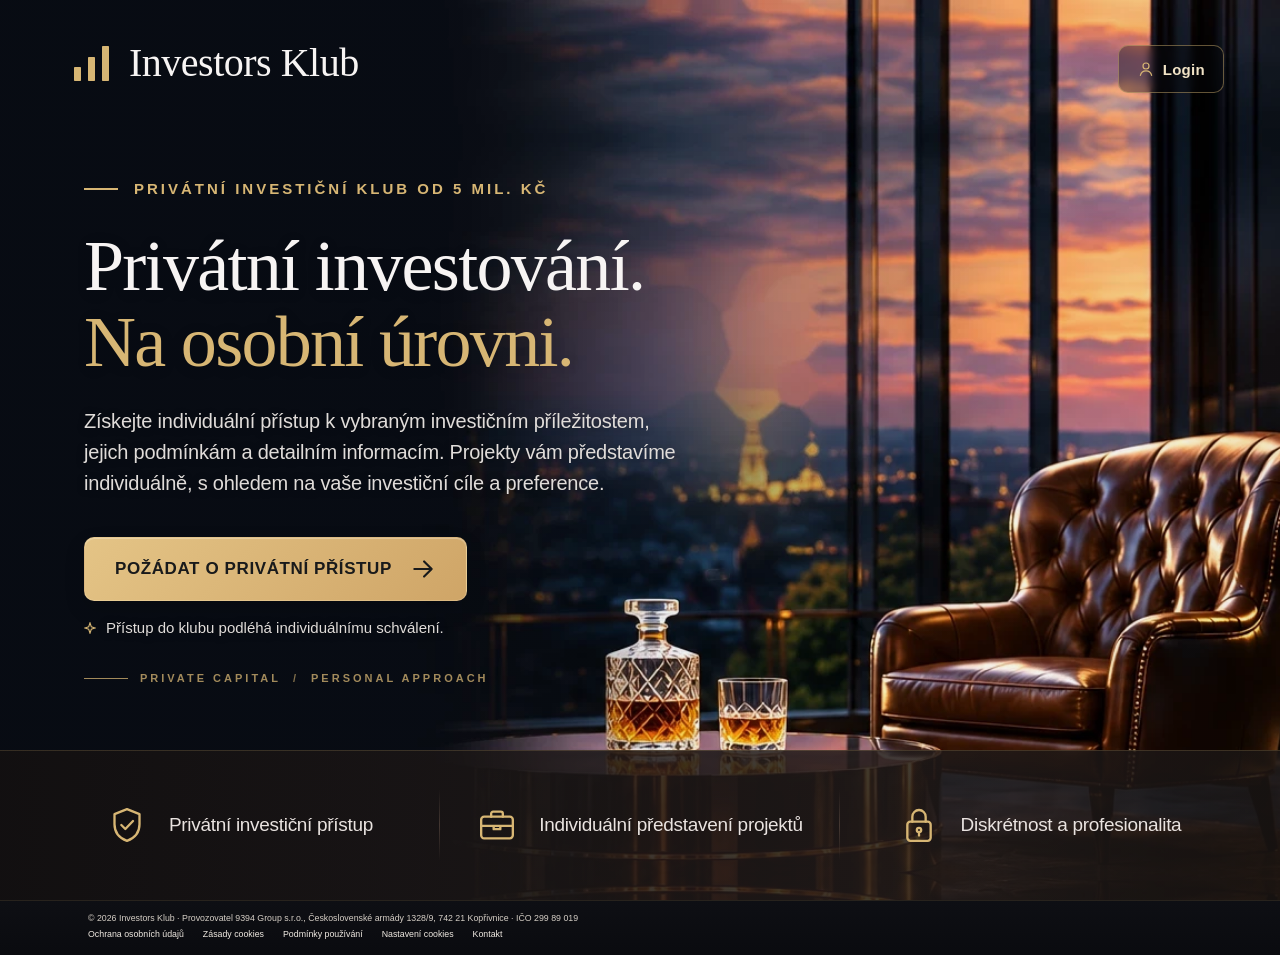
==== index.html @ 4eef1145 "Vybrané projekty: tlačítko jen Zpět Co-Authored-By: Claude Opus 5.5 <noreply@anthropic.com>" ====
<!doctype html>
<html lang="cs">
<head>
  <meta charset="utf-8">
  <meta name="viewport" content="width=device-width, initial-scale=1">
  <meta name="color-scheme" content="dark">
  <meta name="description" content="Investors Klub — privátní investiční klub od 5 mil. Kč. Individuální přístup k vybraným investičním příležitostem.">
  <meta name="theme-color" content="#0c0d12">
  <title>Investors Klub — Privátní investiční klub od 5 mil. Kč</title>
  <link rel="stylesheet" href="styles.css?v=20261118o">
  <script src="crm.js?v=1" defer></script>
  <script src="script.js?v=20261118p" defer></script>
</head>
<body class="access-locked">
  <a class="skip-link" href="#hero">Přejít k obsahu</a>
  <div class="site-wrap">
    <div class="hero-shell">
      <header class="site-header">
        <a class="brand" href="index.html" aria-label="Investors Klub — úvodní stránka">
          <svg class="brand-mark" viewBox="0 0 44 44" fill="none" aria-hidden="true">
            <rect x="4" y="26" width="7" height="14" rx="0.7" fill="currentColor" />
            <rect x="18" y="16" width="7" height="24" rx="0.7" fill="currentColor" />
            <rect x="32" y="5" width="7" height="35" rx="0.7" fill="currentColor" />
          </svg>
          <span class="brand-wordmark">Investors Klub</span>
        </a>

        <button class="menu-toggle" id="menu-toggle" type="button" aria-label="Otevřít navigaci" aria-controls="main-nav" aria-expanded="false">
          <svg class="menu-icon menu-icon-open" viewBox="0 0 24 24" fill="none" stroke="currentColor" stroke-width="1.5" aria-hidden="true"><path d="M3 7h18M3 12h18M3 17h18" /></svg>
          <svg class="menu-icon menu-icon-close" viewBox="0 0 24 24" fill="none" stroke="currentColor" stroke-width="1.5" aria-hidden="true"><path d="M5 5l14 14M19 5L5 19" /></svg>
        </button>

        <nav class="main-nav" id="main-nav" aria-label="Hlavní navigace">
          <button type="button" class="nav-link" data-scroll="top">O klubu</button>
          <button type="button" class="nav-link" data-open="projects">Vybrané projekty</button>
          <a class="nav-link" href="profil.html">Investiční profil</a>
          <a class="nav-link" href="kontakt.html">Kontakt</a>
        </nav>

        <div class="header-actions">
          <button type="button" class="login-btn when-locked" data-open="login">
            <svg viewBox="0 0 24 24" width="18" height="18" fill="none" stroke="currentColor" stroke-width="1.6" stroke-linecap="round" aria-hidden="true"><circle cx="12" cy="8" r="4"/><path d="M4.5 20.5c1-4 4-6 7.5-6s6.5 2 7.5 6"/></svg>
            <span>Login</span>
          </button>
          <button type="button" class="login-btn when-unlocked js-logout" aria-label="Odhlásit"><svg viewBox="0 0 24 24" width="18" height="18" fill="none" stroke="currentColor" stroke-width="1.6" stroke-linecap="round" stroke-linejoin="round" aria-hidden="true"><path d="M15 4h3a2 2 0 0 1 2 2v12a2 2 0 0 1-2 2h-3M10 16l-4-4 4-4M6 12h10"/></svg><span>Odhlásit</span></button>
        </div>
      </header>

      <main>
        <section id="hero" class="hero" aria-labelledby="hero-title">
          <div class="hero-inner">
            <p class="eyebrow eyebrow-line">Privátní investiční klub od 5 mil. Kč</p>
            <h1 id="hero-title">Privátní investování.<br><span class="h1-accent">Na osobní úrovni.</span></h1>
            <p class="hero-description">Získejte individuální přístup k vybraným investičním příležitostem, jejich podmínkám a detailním informacím. Projekty vám představíme individuálně, s&nbsp;ohledem na vaše investiční cíle a preference.</p>
            <button type="button" class="cta cta-hero" data-open="membership">
              <span>Požádat o privátní přístup</span>
              <svg viewBox="0 0 24 24" width="26" height="26" fill="none" stroke="currentColor" stroke-width="2" stroke-linecap="round" stroke-linejoin="round" aria-hidden="true"><path d="M4 12h16M13 5l7 7-7 7" /></svg>
            </button>
            <p class="access-note"><svg viewBox="0 0 12 12" width="12" height="12" fill="none" stroke="currentColor" stroke-width="1.1" aria-hidden="true"><path d="M6 .8l1.3 3.9L11.2 6 7.3 7.3 6 11.2 4.7 7.3.8 6l3.9-1.3z"/></svg>Přístup do klubu podléhá individuálnímu schválení.</p>
            <p class="tagline">Private capital<span aria-hidden="true">/</span>Personal approach</p>
          </div>
        </section>
      </main>
    </div>

    <section id="features" class="features" aria-label="Výhody členství v Investors Klub">
      <div class="features-grid features-3">
        <article class="feature">
          <svg class="feature-icon" viewBox="0 0 24 24" aria-hidden="true" fill="none" stroke="currentColor" stroke-width="1.4" stroke-linecap="round" stroke-linejoin="round"><path d="M12 2.5 4.5 5.5v6c0 4.9 3.2 8.4 7.5 10 4.3-1.6 7.5-5.1 7.5-10v-6z"/><path d="m8.6 12 2.4 2.4 4.6-4.8"/></svg>
          <h2>Privátní investiční přístup</h2>
        </article>
        <article class="feature">
          <svg class="feature-icon" viewBox="0 0 24 24" aria-hidden="true" fill="none" stroke="currentColor" stroke-width="1.4" stroke-linecap="round" stroke-linejoin="round"><rect x="2.5" y="7" width="19" height="13" rx="1.8"/><path d="M8.5 7V5.2c0-.7.5-1.2 1.2-1.2h4.6c.7 0 1.2.5 1.2 1.2V7M2.5 12.5h19M10 12.5v2h4v-2"/></svg>
          <h2>Individuální představení projektů</h2>
        </article>
        <article class="feature">
          <svg class="feature-icon" viewBox="0 0 24 24" aria-hidden="true" fill="none" stroke="currentColor" stroke-width="1.4" stroke-linecap="round" stroke-linejoin="round"><rect x="5" y="10" width="14" height="11.5" rx="1.8"/><path d="M8 10V7a4 4 0 0 1 8 0v3"/><circle cx="12" cy="15" r="1.3"/><path d="M12 16.3v2"/></svg>
          <h2>Diskrétnost a profesionalita</h2>
        </article>
      </div>
    </section>
    <section id="klub" class="members" aria-labelledby="members-title" hidden>
      <div class="m-wrap">
        <div class="m-closing">
          <div>
            <h3>Investiční rozhodnutí zůstává ve vašich rukou.</h3>
            <p>Klub přináší možnost objevovat různé investiční projekty a získávat k nim relevantní informace. Výběr konkrétní investice, její parametry a soulad s vlastními cíli však vždy vyžadují individuální posouzení investorem.</p>
          </div>
          <div class="m-actions">
            <a class="cta m-cta" href="dotaznik.html">Vyplnit investiční dotazník
              <svg viewBox="0 0 24 24" width="22" height="22" fill="none" stroke="currentColor" stroke-width="1.8" stroke-linecap="round" stroke-linejoin="round" aria-hidden="true"><path d="M4 12h16M13 5l7 7-7 7"/></svg>
            </a>
          </div>
        </div>
        <div class="m-intro">
          <div class="m-intro-head">
            <p class="m-eyebrow">Vybrané investiční příležitosti</p>
            <h2 id="members-title">Více možností. Více informací. <span class="m-accent">Lepší přehled.</span></h2>
          </div>
          <div class="m-intro-text">
            <p>Každý investiční projekt má vlastní ekonomiku, způsob financování, podmínky i rizika. Rozhodování o investici by proto nemělo stát pouze na jednom údaji – například na výši nabízeného výnosu.</p>
            <p>Náš investiční klub vytváří prostor, kde se členové mohou seznamovat s vybranými investičními příležitostmi, poznávat projekty, které za nimi stojí, a porovnávat jejich důležité parametry.</p>
            <p>Smyslem klubu není představit jednu konkrétní investici jako univerzální řešení. Naším cílem je nabídnout investorům možnost výběru mezi různými projekty a poskytnout informace, které jim pomohou jednotlivé příležitosti lépe pochopit a samostatně vyhodnotit.</p>
          </div>
        </div>

        <div class="m-pillars" role="list" aria-label="Tři hlavní pilíře klubu">
          <div class="m-pillar" role="listitem">
            <svg viewBox="0 0 24 24" aria-hidden="true"><rect x="3.5" y="4" width="17" height="16" rx="1.5"/><path d="M3.5 9h17M8 13h8M8 16.5h5"/></svg>
            <h3>Příležitosti</h3>
            <p>Přístup k vybraným projektům.</p>
          </div>
          <div class="m-pillar" role="listitem">
            <svg viewBox="0 0 24 24" aria-hidden="true"><path d="M12 3v18M7 21h10M4 7h16M4 7l-2.5 6a3 3 0 0 0 5 0L4 7Zm16 0-2.5 6a3 3 0 0 0 5 0L20 7Z"/></svg>
            <h3>Porovnání</h3>
            <p>Možnost pochopit rozdíly mezi nabídkami.</p>
          </div>
          <div class="m-pillar" role="listitem">
            <svg viewBox="0 0 24 24" aria-hidden="true"><path d="M3 5.5C5.5 4 9 4 12 6c3-2 6.5-2 9-.5V19c-2.5-1.5-6-1.5-9 .5-3-2-6.5-2-9-.5Z"/><path d="M12 6v13.5"/></svg>
            <h3>Informace</h3>
            <p>Projektové podklady pro rozhodování.</p>
          </div>
        </div>

        <ol class="m-steps">
          <li class="m-step">
            <span class="m-num" aria-hidden="true">01</span>
            <div class="m-step-body">
              <h3>Výběr konkrétních investičních projektů</h3>
              <p class="m-lead">Příležitosti, za kterými stojí skutečné projekty.</p>
              <p>Členové získávají přístup k nabídce vybraných investičních projektů s odlišným zaměřením, investiční strukturou a podmínkami.</p>
              <p>U každého projektu je důležité nejen to, jaký výnos nabízí, ale především co se prostřednictvím investice financuje, kdo projekt realizuje a jakým způsobem má být investovaný kapitál využit.</p>
              <p>Klub umožňuje poznávat jednotlivé příležitosti v jejich širších souvislostech a vybírat si podle vlastních investičních preferencí.</p>
            </div>
          </li>
          <li class="m-step">
            <span class="m-num" aria-hidden="true">02</span>
            <div class="m-step-body">
              <h3>Srovnání podmínek a parametrů</h3>
              <p class="m-lead">Každá investiční příležitost má své vlastní charakteristiky.</p>
              <p>Výnos, doba splatnosti, způsob zajištění, postavení emitenta i podmínky financování představují důležité části investičního rozhodování.</p>
              <p>Přístup k více projektům umožňuje vnímat tyto parametry ve vzájemných souvislostech a lépe porozumět rozdílům mezi jednotlivými nabídkami.</p>
              <p>Nejde pouze o porovnávání výše výnosů, ale také o pochopení toho, jaké závazky, podmínky a rizika jsou s konkrétní investicí spojeny.</p>
            </div>
          </li>
          <li class="m-step">
            <span class="m-num" aria-hidden="true">03</span>
            <div class="m-step-body">
              <h3>Informace pro vlastní rozhodnutí</h3>
              <p class="m-lead">Za každou nabídkou hledáme konkrétní informace.</p>
              <p>Investiční rozhodnutí vyžaduje více než stručnou prezentaci atraktivních parametrů.</p>
              <p>Proto klademe důraz na představení samotného projektu, jeho účelu, emitenta, struktury financování a dostupných investičních podkladů.</p>
              <p>Členové mají možnost seznámit se s informacemi, které jsou podstatné pro posouzení jednotlivých příležitostí, včetně jejich omezení a souvisejících rizik.</p>
            </div>
          </li>
        </ol>

      </div>
    </section>
    <footer class="site-footer f-footer">
      <div class="f-bottom">
        <span>© 2026 Investors Klub · Provozovatel 9394 Group s.r.o., Československé armády 1328/9, 742 21 Kopřivnice · IČO 299 89 019</span>
        <nav class="f-legal" aria-label="Právní informace"><a href="zasady-ochrany-osobnich-udaju.html">Ochrana osobních údajů</a><a href="zasady-cookies.html">Zásady cookies</a><a href="podminky-pouzivani.html">Podmínky používání</a><a href="zasady-cookies.html#nastaveni">Nastavení cookies</a><a href="kontakt.html">Kontakt</a></nav>
      </div>
    </footer>
  </div>

  <div class="dialog-layer" id="dialog-layer" hidden>
    <div class="dialog-backdrop" data-dismiss="true"></div>
    <section class="dialog-panel" id="dialog-panel" role="dialog" aria-modal="true" aria-labelledby="dialog-title" tabindex="-1">
      <button class="dialog-close" id="dialog-close" type="button" aria-label="Zavřít okno">
        <svg viewBox="0 0 24 24" width="25" height="25" fill="none" stroke="currentColor" stroke-width="1.7" stroke-linecap="round" aria-hidden="true"><path d="M5 5l14 14M19 5L5 19"/></svg>
      </button>
      <p class="dialog-eyebrow">Investors Klub</p>
      <div id="dialog-content"></div>
    </section>
  </div>
</body>
</html>
---- styles.css ----
:root {
  --content-width: 1440px;
  --gutter: 84px;
  --header-height: 126px;
  --hero-height: 632px;
  --features-height: 192px;
  --footer-height: 0px;
  --font-serif: Baskerville, "Iowan Old Style", Georgia, "Times New Roman", serif;
  --font-sans: Arial, "Helvetica Neue", Helvetica, sans-serif;
  --text: #f7f4f3;
  --muted: #e0dcd9;
  --bg: #0c0d12;
  --surface: #161313;
  --divider: #55453d;
  --accent: #d7b674;
  --cta-start: #e4c486;
  --cta-end: #cfa567;
  --cta-text: #191a1b;
  --cta-radius: 10px;
  --logo-size: 40px;
  --h1-size: 77px;
  --h1-lh: .99;
  --body-size: 22px;
  --eyebrow-size: 19px;
  --nav-size: 17px;
  --feature-label-size: 20px;
  --hero-cta-width: 335px;
  --hero-cta-height: 70px;
  --header-cta-width: 217px;
  --header-cta-height: 56px;
}
* { box-sizing: border-box; }
html { scroll-behavior: smooth; }
body { margin: 0; min-width: 320px; background: var(--bg); color: var(--text); font-family: var(--font-sans); -webkit-font-smoothing: antialiased; }
button, input, select, textarea { font: inherit; }
button { cursor: pointer; }
button:focus-visible, a:focus-visible, input:focus-visible, textarea:focus-visible, select:focus-visible { outline: 2px solid #f2d18d; outline-offset: 4px; }
.sr-only { position: absolute; width: 1px; height: 1px; margin: -1px; padding: 0; overflow: hidden; clip: rect(0, 0, 0, 0); white-space: nowrap; border: 0; }
.skip-link { position: absolute; top: -80px; left: 15px; z-index: 100; background: #efd294; color: #13100d; padding: 12px 20px; border-radius: 8px; }
.skip-link:focus { top: 15px; }
.site-wrap { max-width: var(--content-width); margin: 0 auto; position: relative; background: var(--bg); }
.hero-shell {
  height: calc(var(--header-height) + var(--hero-height));
  background: linear-gradient(90deg, rgba(6,8,13,.16) 0%, rgba(6,8,13,.03) 60%, rgba(0,0,0,.05) 100%), url("assets/hero-lounge.webp") center 59% / cover no-repeat;
  position: relative;
}
header.site-header {
  height: 126px;
  display: grid;
  grid-template-columns: 365px minmax(0, 1fr) 217px;
  align-items: start;
  column-gap: 12px;
  padding: 41px 56px 0 70px;
  position: relative;
  z-index: 2;
}
.brand { display: inline-flex; align-items: center; gap: 15px; text-decoration: none; color: var(--text); align-self: start; white-space: nowrap; }
.brand-mark { color: var(--accent); flex: none; width: 44px; height: 44px; }
.brand-wordmark { font: normal var(--logo-size)/1 var(--font-serif); letter-spacing: -.5px; }
.main-nav { display: flex; align-items: center; justify-content: space-around; gap: 10px; height: var(--header-cta-height); }
.nav-link { color: #f4efec; border: 0; padding: 10px 3px; background: transparent; font-size: var(--nav-size); white-space: nowrap; transition: color .2s ease; }
.nav-link:hover { color: #edcb8a; }
.cta { border: 1px solid rgba(255,244,209,.19); display: inline-flex; justify-content: center; align-items: center; text-align: center; border-radius: var(--cta-radius); background: linear-gradient(135deg,var(--cta-start), var(--cta-end)); color: var(--cta-text); font-weight: 700; transition: filter .2s ease, transform .2s ease, box-shadow .2s ease; box-shadow: inset 0 1px 1px rgba(255,255,255,.3), 0 8px 20px rgba(0,0,0,.16); }
.cta:hover { filter: brightness(1.08); transform: translateY(-2px); box-shadow: inset 0 1px 1px rgba(255,255,255,.3),0 12px 24px rgba(0,0,0,.3); }
.cta:active { transform: translateY(0); }
.cta-header { width: var(--header-cta-width); height: var(--header-cta-height); font-size: 16px; white-space: nowrap; }
.menu-toggle { display: none; }
section#hero {
  height: 632px;
  position: relative;
  display: flex;
  align-items: flex-start;
}
.hero-inner { padding-top: 86px; padding-left: var(--gutter); width: 100%; }
.eyebrow { color: #f0e2cd; font-size: var(--eyebrow-size); line-height: 1.2; font-weight: 700; text-transform: uppercase; letter-spacing: 2.9px; margin: 0 0 26px; }
.hero h1 { font-family: var(--font-serif); font-size: var(--h1-size); font-weight: 400; line-height: var(--h1-lh); letter-spacing: -1.7px; margin: 0; max-width: 730px; text-shadow: 0 2px 16px rgba(0,0,0,.1); }
.hero-description { max-width: 755px; margin: 23px 0 42px; font-size: var(--body-size); font-weight: 400; line-height: 1.47; color: var(--muted); letter-spacing: -.22px; text-shadow: 0 1px 8px rgba(0,0,0,.3); }
.cta-hero { width: var(--hero-cta-width); height: var(--hero-cta-height); padding: 0 32px; gap: 18px; font-size: 21px; }
section#features {
  height: 192px;
  background: radial-gradient(ellipse at 62% 0%, rgba(74,47,35,.25), transparent 60%), linear-gradient(90deg, #141111, #211b1a 68%, #1a1513);
  box-shadow: 0 -14px 24px rgba(8,6,6,.15);
}
.features-grid { max-width: 1372px; margin: auto; height: 100%; display: grid; grid-template-columns: repeat(4,minmax(0,1fr)); align-items: stretch; padding: 30px 26px 24px; }
.feature { display: flex; flex-direction: column; align-items: center; text-align: center; margin: 0; position: relative; }
.feature:not(:last-child)::after { content: ""; position: absolute; height: 120px; width: 1px; right: 0; top: 2px; background: linear-gradient(180deg,transparent, var(--divider), transparent); opacity: .72; }
.feature-icon { width: 43px; height: 43px; color: var(--accent); flex: none; }
.feature h2 { font: 400 var(--feature-label-size)/1.32 var(--font-sans); margin: 17px 10px 0; letter-spacing: -.3px; color: #e9e3e0; }
footer.site-footer { height: 0px; overflow: hidden; }
/* Accessible interactive panels exist outside the visual reference and do not change the page geometry. */
.dialog-layer[hidden] { display: none; }
.dialog-layer { position: fixed; z-index: 50; inset: 0; display: grid; place-items: center; padding: 16px; }
.dialog-backdrop { position: absolute; inset: 0; background: rgba(3,5,10,.78); backdrop-filter: blur(8px); -webkit-backdrop-filter: blur(8px); }
.dialog-panel { position: relative; z-index: 1; width: min(100%, 540px); max-height: min(720px, 92dvh); overflow-y: auto; padding: 36px 38px 35px; background: linear-gradient(155deg,#242326,#111317 75%); border: 1px solid rgba(218,177,112,.42); border-radius: 17px; box-shadow: 0 30px 90px rgba(0,0,0,.6); }
.dialog-close { position: absolute; right: 18px; top: 16px; display: grid; place-items: center; width: 44px; height: 44px; border: 1px solid #655547; border-radius: 50%; color: #e9d5b1; background: transparent; }
.dialog-close:hover { background: rgba(255,255,255,.08); }
.dialog-eyebrow { text-transform: uppercase; letter-spacing: 2px; color: var(--accent); font-size: 12px; font-weight: 700; margin: 0 48px 14px 0; }
.dialog-panel h2 { font: 400 38px/1.12 var(--font-serif); margin: 0 28px 17px 0; }
.dialog-panel p { color: #dfdad4; font-size: 16px; line-height: 1.6; }
.dialog-panel .dialog-intro { margin: 0 0 22px; }
.demo-notice { background: rgba(199,151,78,.08); color: #e9d9bc; border: 1px solid rgba(210,172,107,.3); border-radius: 8px; padding: 12px 14px; margin: 16px 0 22px; font-size: 13px; line-height: 1.5; }
.form-grid { display: grid; gap: 16px; }
.field { display: grid; gap: 8px; }
.field label { font-size: 14px; color: #f2eee9; }
.field input, .field textarea, .field select { display: block; width: 100%; min-height: 46px; border: 1px solid #716657; border-radius: 8px; background: #15171a; color: #fff; padding: 12px; outline-offset: 3px; font-size: 16px; }
.field textarea { resize: vertical; min-height: 90px; }
.field input:focus, .field textarea:focus, .field select:focus { border-color: var(--accent); }
.field small { color: #e5ad9e; display: block; min-height: 0; font-size: 12px; }
.field [aria-invalid="true"] { border-color: #f3a48e; }
.dialog-submit { width: 100%; min-height: 52px; margin-top: 5px; font-size: 16px; }
.dialog-action { width: 100%; min-height: 52px; font-size: 16px; margin-top: 10px; }
.success-title { font: 400 28px/1.18 var(--font-serif); color: #f0d8a8; margin: 6px 0 10px; }
.success-actions { display:flex; flex-wrap:wrap; gap:10px; margin-top:24px; }
.secondary-btn { border: 1px solid #8c7859; border-radius: 9px; background: transparent; color: #ecd4a7; min-height: 45px; padding: 0 16px; }
.secondary-btn:hover { background: rgba(255,255,255,.07); }
.dialog-panel .facts { list-style:none; padding:0; margin:20px 0; display:grid; gap:12px; }
.dialog-panel .facts li { padding-left:22px; position:relative; color:#e8e0d5; font-size:15px; line-height:1.5; }
.dialog-panel .facts li:before { content:""; position:absolute; left:0; top:8px; width:8px; height:8px; border:1px solid var(--accent); transform:rotate(45deg); }
body.modal-open { overflow: hidden; }
@media (min-width: 1441px) {
  .site-wrap { box-shadow: 0 10px 80px rgba(0,0,0,.2); }
}
@media (max-width: 1120px) {
  :root { --gutter: 56px; --logo-size: 32px; --h1-size: 66px; --body-size: 20px; }
  header.site-header { grid-template-columns: 285px minmax(0,1fr) 186px; padding-left: 48px; padding-right: 35px; gap: 6px; }
  .brand-mark { width: 35px; }
  .brand { gap: 10px; }
  .nav-link { font-size: 14px; }
  .cta-header { width: 186px; font-size: 14px; }
  .hero-inner { padding-top: 78px; }
  .hero-description { max-width: 640px; }
}
@media (max-width: 820px) {
  :root { --header-height: 96px; --hero-height: 610px; --features-height: 255px; --gutter: 32px; --h1-size: 58px; --body-size: 19px; }
  .hero-shell { height: calc(var(--header-height) + var(--hero-height)); background-position: 57% center; }
  header.site-header { height: var(--header-height); display:flex; align-items:center; justify-content:space-between; padding: 0 32px; }
  .brand-mark { width: 36px; height: 36px; }
  .brand-wordmark { font-size: 33px; }
  .menu-toggle { display: grid; place-items: center; order: 3; border: 1px solid rgba(216,182,125,.6); color: #f6e6c9; background: rgba(0,0,0,.35); border-radius: 9px; width: 48px; height: 48px; }
  .menu-icon { width: 28px; height: 28px; }
  .menu-icon-close { display:none; }
  .menu-toggle[aria-expanded="true"] .menu-icon-close { display:block; }
  .menu-toggle[aria-expanded="true"] .menu-icon-open { display:none; }
  .main-nav { display: none; position: absolute; top: 85px; left: 24px; right: 24px; height: auto; flex-direction: column; padding: 14px; align-items: stretch; border: 1px solid #7a6049; border-radius: 13px; background: #19171a; box-shadow: 0 15px 30px rgba(0,0,0,.35); }
  .main-nav.is-open { display:flex; }
  .nav-link { font-size: 17px; padding: 14px; min-height: 48px; text-align: left; }
  .cta-header { display: none; }
  section#hero { height: var(--hero-height); }
  .hero-inner { padding-top: 80px; }
  .hero-description { max-width: 580px; }
  .features-grid { grid-template-columns: repeat(2,1fr); grid-template-rows: repeat(2,1fr); padding: 12px 14px; }
  section#features { height: var(--features-height); }
  .feature { justify-content:center; }
  .feature:not(:last-child)::after { display:none; }
  .feature-icon { width: 34px; height:34px; }
  .feature h2 { margin-top: 10px; font-size: 16px; }
}
@media (max-width: 540px) {
  :root { --header-height: 84px; --hero-height: 570px; --features-height: 254px; --gutter: 24px; --h1-size: clamp(43px,10.3vw,57px); --body-size: 17px; --eyebrow-size: 14px; }
  .hero-shell { background-position: 57% center; }
  .hero-shell::after { content:""; position:absolute; inset:0; pointer-events:none; background:linear-gradient(90deg,rgba(4,7,13,.36),rgba(4,7,13,.05) 100%); }
  header.site-header { height:var(--header-height); padding:0 22px; z-index:3; }
  .brand-wordmark { font-size: 28px; }
  .brand-mark { width:29px; height:34px; }
  .brand { gap:7px; }
  .menu-toggle { width:45px; height:45px; }
  .main-nav { top:75px; left:14px; right:14px; }
  section#hero { height:var(--hero-height); z-index:1; }
  .hero-inner { padding-top: 72px; padding-right: 18px; }
  .eyebrow { margin-bottom: 22px; letter-spacing:2.3px; }
  .hero h1 { line-height:1.04; letter-spacing:-1.9px; }
  .hero-description { margin: 24px 0 32px; font-size:var(--body-size); line-height:1.52; max-width:390px; }
  .desktop-break { display:none; }
  .cta-hero { width: min(100%,310px); height:61px; font-size: 17px; gap:12px; padding:0 20px; }
  .cta-hero svg { width:23px; height:23px; }
  .feature-icon { width:34px; height:34px; }
  .feature h2 { font-size:14px; }
  .dialog-panel { padding:32px 22px 25px; }
  .dialog-panel h2 { font-size:32px; }
}
@media (prefers-reduced-motion:reduce) {
  html { scroll-behavior:auto; }
  .cta,.nav-link { transition:none; }
}

/* ---- Klub nad 5M: menu až po udělení přístupu ---- */
.access-locked .main-nav, .access-locked .menu-toggle { display: none !important; }
.h1-accent { color: var(--accent); }
.access-note { margin: 18px 0 0; font-size: 15px; color: var(--muted); opacity: .85; text-shadow: 0 1px 8px rgba(0,0,0,.4); }
.cta-header { width: auto; padding: 0 24px; }
header.site-header { grid-template-columns: 365px minmax(0, 1fr) auto; }
.cta-hero { width: auto; }
.hero-description { max-width: 620px; }
.flow-text { color: var(--muted); line-height: 1.55; }
.code-input { letter-spacing: 6px; font-size: 22px !important; text-align: center; }
.text-btn { margin-top: 14px; background: none; border: 0; color: var(--accent); text-decoration: underline; padding: 6px 0; }
.fine-print { margin-top: 14px; font-size: 13px; line-height: 1.5; color: var(--muted); opacity: .8; }
@media (max-width: 1120px) {
  header.site-header { grid-template-columns: 285px minmax(0,1fr) auto; }
  .cta-header { width: auto; padding: 0 18px; }
  .hero-description { max-width: 500px; }
}
@media (max-width: 820px) {
  .access-locked .cta-header { display: none; }
}
@media (max-width: 540px) {
  .cta-hero { width: 100%; max-width: 380px; font-size: 16px; padding: 0 18px; }
  .access-note { font-size: 13px; margin-top: 14px; }
}

/* ---- Úprava podle předlohy textů 2 ---- */
.hero-inner { padding-top: 58px; }
.eyebrow-line { display: flex; align-items: center; gap: 16px; color: var(--accent); font-size: 15px; letter-spacing: 3px; margin-bottom: 30px; }
.eyebrow-line::before { content: ""; width: 34px; height: 2px; background: currentColor; flex: none; }
.hero h1 { font-size: 72px; line-height: 1.06; }
.hero-description { max-width: 600px; margin: 26px 0 38px; font-size: 20px; line-height: 1.55; }
.cta-hero { height: 64px; padding: 0 30px; font-size: 17px; letter-spacing: .6px; text-transform: uppercase; }
.access-note { display: flex; align-items: center; gap: 10px; margin-top: 18px; }
.access-note svg { color: var(--accent); flex: none; }
.tagline { display: flex; align-items: center; gap: 12px; margin: 36px 0 0; font-size: 11px; font-weight: 700; letter-spacing: 3px; text-transform: uppercase; color: rgba(215,182,116,.75); }
.tagline::before { content: ""; width: 44px; height: 1px; background: currentColor; flex: none; }
.tagline span { opacity: .8; }

:root { --features-height: 150px; }
section#features { height: var(--features-height); }
.features-grid.features-3 { grid-template-columns: repeat(3, minmax(0,1fr)); align-items: center; padding: 0 40px; }
.features-3 .feature { flex-direction: row; justify-content: center; gap: 22px; height: 100%; }
.features-3 .feature:not(:last-child)::after { height: 72px; top: 50%; transform: translateY(-50%); }
.features-3 .feature-icon { width: 40px; height: 40px; }
.features-3 .feature h2 { margin: 0; text-align: left; font-size: 19px; }

@media (max-width: 1120px) {
  .hero h1 { font-size: 62px; }
  .hero-description { font-size: 18px; max-width: 500px; }
  .features-3 .feature { gap: 14px; }
  .features-3 .feature h2 { font-size: 16px; }
}
@media (max-width: 820px) {
  :root { --hero-height: 680px; --features-height: auto; }
  .hero-inner { padding-top: 56px; }
  .hero h1 { font-size: 54px; }
  .features-grid.features-3 { grid-template-columns: 1fr; grid-template-rows: none; padding: 8px 32px; }
  .features-3 .feature { justify-content: flex-start; padding: 18px 0; }
  .features-3 .feature + .feature { border-top: 1px solid rgba(85,69,61,.6); }
  .features-3 .feature-icon { width: 32px; height: 32px; }
  .features-3 .feature h2 { font-size: 16px; }
}
@media (max-width: 540px) {
  :root { --hero-height: 660px; }
  .hero-inner { padding-top: 44px; }
  .eyebrow-line { font-size: 11px; letter-spacing: 1.6px; gap: 10px; margin-bottom: 22px; white-space: nowrap; }
  .hero-shell::after { background: linear-gradient(180deg, rgba(5,7,12,.45) 0%, rgba(5,7,12,.62) 55%, rgba(5,7,12,.5) 80%, rgba(5,7,12,.15) 100%); }
  .eyebrow-line::before { width: 24px; }
  .hero h1 { font-size: clamp(38px, 10.5vw, 48px); }
  .hero-description { font-size: 16.5px; margin: 20px 0 28px; }
  .cta-hero { height: 58px; font-size: 13.5px; padding: 0 18px; white-space: nowrap; letter-spacing: .4px; }
  .access-note { font-size: 12.5px; white-space: nowrap; }
  .tagline { margin-top: 26px; font-size: 9.5px; letter-spacing: 2px; white-space: nowrap; }
  .tagline::before { width: 28px; }
  .features-grid.features-3 { padding: 6px 24px; }
}

/* ---- Login v hlavičce + decentní formulář ---- */
.header-actions { grid-column: 3; justify-self: end; display: flex; align-items: center; gap: 14px; height: var(--header-cta-height); }
.header-actions .cta-header { height: 48px; font-size: 15px; padding: 0 22px; }
.login-btn { display: inline-flex; align-items: center; gap: 8px; height: 48px; padding: 0 18px; border: 1px solid rgba(215,182,116,.45); border-radius: var(--cta-radius); background: rgba(10,10,14,.35); color: #f1e3c6; font-size: 15px; font-weight: 600; letter-spacing: .3px; transition: background .2s, border-color .2s; backdrop-filter: blur(4px); }
.login-btn:hover { background: rgba(215,182,116,.12); border-color: var(--accent); }
.login-btn svg { color: var(--accent); }
body:not(.access-locked) .when-locked { display: none !important; }
.access-locked .when-unlocked { display: none !important; }
.nav-logout { display: none; }

.dialog-panel { width: min(100%, 440px); padding: 34px 32px 28px; background: linear-gradient(170deg, rgba(28,27,30,.97), rgba(14,15,19,.97)); border: 1px solid rgba(215,182,116,.18); border-radius: 14px; box-shadow: 0 24px 70px rgba(0,0,0,.55); }
.dialog-eyebrow { display: none; }
.dialog-panel h2 { font-size: 27px; margin: 0 48px 22px 0; }
.dialog-panel h2::after { content: ""; display: block; width: 44px; height: 1.5px; margin-top: 14px; background: var(--accent); opacity: .8; }
.dialog-close { width: 36px; height: 36px; top: 20px; right: 18px; border-color: rgba(255,255,255,.12); color: #bfb6a8; }
.dialog-close svg { width: 18px; height: 18px; }
.form-grid { gap: 12px; }
.field { gap: 4px; }
.field-ico { position: relative; }
.field-ico > svg:first-child { position: absolute; left: 14px; top: 23px; width: 18px; height: 18px; transform: translateY(-50%); fill: none; stroke: #a99d8c; stroke-width: 1.5; stroke-linecap: round; stroke-linejoin: round; pointer-events: none; }
.field-ico input, .field-ico select { min-height: 46px; padding: 10px 14px 10px 44px; background: rgba(255,255,255,.035); border: 1px solid rgba(255,255,255,.12); border-radius: 8px; font-size: 15px; color: #f3eee8; appearance: none; -webkit-appearance: none; }
.field-ico input::placeholder { color: #9c958c; }
.field-ico select { color: #9c958c; padding-right: 40px; cursor: pointer; }
.field-ico select.has-value { color: #f3eee8; }
.field-ico select option { background: #1b1a1d; color: #f3eee8; }
.field-ico .chev { position: absolute; right: 14px; top: 23px; width: 16px; height: 16px; transform: translateY(-50%); fill: none; stroke: #a99d8c; stroke-width: 1.6; pointer-events: none; }
.field-ico input:focus, .field-ico select:focus { border-color: rgba(215,182,116,.7); background: rgba(255,255,255,.06); }
.consent { display: flex; gap: 10px; align-items: flex-start; margin-top: 4px; font-size: 13px; line-height: 1.45; color: #bdb5aa; cursor: pointer; }
.consent input { margin: 2px 0 0; width: 16px; height: 16px; accent-color: var(--accent); flex: none; }
.consent-error { color: #e5ad9e; font-size: 12px; margin-top: -6px; }
.consent-error:empty { display: none; }
.dialog-submit { min-height: 48px; margin-top: 6px; font-size: 15px; letter-spacing: .3px; }
.dialog-submit[disabled] { opacity: .7; cursor: wait; transform: none; }
.fine-print { margin: 4px 0 0; font-size: 12.5px !important; line-height: 1.5 !important; color: #9f988f !important; }
.form-error { margin: 0; font-size: 13px !important; color: #e9a998 !important; }
.link-btn { background: none; border: 0; padding: 0; color: var(--accent); text-decoration: underline; font-size: inherit; }
.success-icon { width: 52px; height: 52px; display: grid; place-items: center; border: 1px solid rgba(215,182,116,.45); border-radius: 50%; margin-bottom: 18px; }
.success-icon svg { width: 24px; height: 24px; fill: none; stroke: var(--accent); stroke-width: 1.8; stroke-linecap: round; stroke-linejoin: round; }

@media (max-width: 1120px) {
  .header-actions { gap: 10px; }
  .login-btn { padding: 0 14px; font-size: 14px; }
  .header-actions .cta-header { font-size: 14px; padding: 0 16px; }
}
@media (max-width: 820px) {
  .header-actions { order: 2; margin-left: auto; height: auto; }
  .header-actions .cta-header { display: none; }
  .header-actions .when-unlocked { display: none !important; }
  .menu-toggle { margin-left: 10px; }
  .nav-logout { display: block; color: var(--accent); }
}
@media (max-width: 540px) {
  .login-btn { height: 42px; padding: 0 12px; font-size: 13.5px; }
  .dialog-panel { padding: 28px 20px 22px; }
  .dialog-panel h2 { font-size: 24px; }
}

/* ---- Karta žádosti v místě křesla (podle předlohy formuláře), pozadí se nezamlžuje ---- */
.dialog-backdrop { backdrop-filter: none; -webkit-backdrop-filter: none; background: rgba(3,5,10,.35); }
.dialog-layer.is-inline { position: absolute; inset: calc(var(--header-height) - 6px) 56px auto auto; display: block; padding: 0; z-index: 6; }
.dialog-layer.is-inline .dialog-backdrop { display: none; }
.dialog-layer.is-inline .dialog-panel { width: 430px; max-height: none; overflow: visible; animation: card-in .28s ease-out; }
@keyframes card-in { from { opacity: 0; transform: translateY(10px); } to { opacity: 1; transform: none; } }
@media (prefers-reduced-motion: reduce) { .dialog-layer.is-inline .dialog-panel { animation: none; } }

.dialog-panel { background: linear-gradient(165deg, rgba(30,28,30,.94), rgba(15,15,19,.95)); border: 1px solid rgba(215,182,116,.32); border-radius: 16px; box-shadow: 0 30px 70px rgba(0,0,0,.55), inset 0 1px 0 rgba(255,255,255,.05); padding: 38px 36px 30px; }
.dialog-panel h2 { font-size: 34px; line-height: 1.1; margin: 0 44px 26px 0; }
.dialog-panel h2::after { width: 56px; height: 2px; margin-top: 18px; opacity: 1; }
.form-grid { gap: 14px; }
.field-ico > svg:first-child { left: 16px; top: 26px; width: 22px; height: 22px; stroke: var(--accent); }
.field-ico input, .field-ico select { min-height: 52px; padding-left: 52px; font-size: 16px; border-color: rgba(215,182,116,.28); background: rgba(255,255,255,.04); border-radius: 9px; }
.field-ico .chev { top: 26px; stroke: #d9cfc0; width: 18px; height: 18px; }
.dialog-submit { min-height: 56px; margin-top: 8px; gap: 14px; font-size: 16px; letter-spacing: 1px; text-transform: uppercase; border-radius: 10px; }
.dialog-submit .arrow { width: 20px; height: 20px; fill: none; stroke: currentColor; stroke-width: 2; stroke-linecap: round; stroke-linejoin: round; }
.fine-print { font-style: italic; font-size: 13px !important; color: #b3aba0 !important; margin-top: 6px; }

@media (max-width: 1120px) {
  .dialog-layer.is-inline { right: 32px; }
  .dialog-layer.is-inline .dialog-panel { width: 400px; padding: 32px 30px 26px; }
  .dialog-panel h2 { font-size: 30px; }
}
@media (max-width: 540px) {
  .dialog-panel { padding: 28px 20px 22px; }
  .dialog-panel h2 { font-size: 27px; }
}
.dialog-layer.is-inline .dialog-panel { padding: 32px 34px 24px; }
.dialog-layer.is-inline .dialog-panel h2 { margin-bottom: 22px; }
.dialog-layer.is-inline .form-grid { gap: 12px; }
.dialog-layer.is-inline .field-ico input, .dialog-layer.is-inline .field-ico select { min-height: 50px; }
.dialog-layer.is-inline .field-ico > svg:first-child, .dialog-layer.is-inline .field-ico .chev { top: 25px; }
@media (max-width: 820px) {
  .dialog-panel { background: linear-gradient(165deg, #1e1c1e, #0f0f13); }
}
.dialog-layer[hidden], .dialog-layer.is-inline[hidden] { display: none !important; }

/* ---- Mobil/tablet na výšku: fotka s křeslem nahoře, texty pod ní (nepřekrývají karafu) ---- */
@media (max-width: 820px) {
  .hero-shell { height: auto; background: var(--bg); }
  .hero-shell::before {
    content: ""; display: block;
    height: clamp(300px, 78vw, 520px);
    background:
      linear-gradient(180deg, rgba(6,7,11,.72) 0%, rgba(6,7,11,0) 28%, rgba(6,7,11,0) 62%, var(--bg) 100%),
      url("assets/hero-lounge.webp") 85% 60% / cover no-repeat;
  }
  .hero-shell::after { display: none; }
  header.site-header { position: absolute; top: 0; left: 0; right: 0; height: 76px; padding: 0 20px; z-index: 5; align-items: center; }
  .brand { align-self: center; }
  section#hero { height: auto; margin-top: -36px; z-index: 1; }
  .hero-inner { padding: 0 24px 44px; }
  .eyebrow-line { margin-bottom: 18px; }
  .hero-description { color: #d9d4ce; }
}
@media (max-width: 540px) {
  .brand-wordmark { font-size: 26px; }
  .brand-mark { width: 26px; height: 30px; }
  .hero h1 { font-size: clamp(36px, 10vw, 44px); }
  .hero-description { margin: 18px 0 26px; }
  .tagline { margin-top: 24px; }
  .hero-inner { padding: 0 20px 40px; }
}

/* ===== Sekce pro členy (po přihlášení) ===== */
.members[hidden] { display: none; }
.members { background: radial-gradient(ellipse at 15% 0%, rgba(215,182,116,.07), transparent 55%), #0c0d12; color: var(--text); scroll-margin-top: 0; }
.m-wrap { max-width: 1272px; margin: 0 auto; padding: 104px 84px 112px; }
.m-intro { display: grid; grid-template-columns: minmax(0, 5fr) minmax(0, 6fr); gap: 72px; align-items: start; }
.m-eyebrow { display: flex; align-items: center; gap: 14px; margin: 0 0 22px; color: var(--accent); font-size: 14px; font-weight: 700; letter-spacing: 2.4px; text-transform: uppercase; }
.m-eyebrow::before { content: ""; width: 34px; height: 1.5px; background: var(--accent); }
.members h2 { margin: 0; font: 400 52px/1.08 var(--font-serif); letter-spacing: -1px; }
.m-accent { color: var(--accent); }
.m-intro-text p { margin: 0 0 18px; color: #d9d3cd; font-size: 18px; line-height: 1.7; }
.m-intro-text p:last-child { margin-bottom: 0; }

.m-pillars { display: grid; grid-template-columns: repeat(3, minmax(0, 1fr)); gap: 20px; margin: 72px 0 88px; }
.m-pillar { padding: 32px 30px 30px; border: 1px solid rgba(215,182,116,.22); border-radius: 14px; background: linear-gradient(160deg, rgba(255,255,255,.035), rgba(255,255,255,.01)); }
.m-pillar svg { width: 34px; height: 34px; fill: none; stroke: var(--accent); stroke-width: 1.4; stroke-linecap: round; stroke-linejoin: round; }
.m-pillar h3 { margin: 18px 0 8px; font: 400 28px/1.15 var(--font-serif); }
.m-pillar p { margin: 0; color: #bfb6ac; font-size: 16px; line-height: 1.55; }

.m-steps { list-style: none; margin: 0; padding: 0; border-top: 1px solid rgba(255,255,255,.08); }
.m-step { display: grid; grid-template-columns: 140px minmax(0, 1fr); gap: 40px; padding: 48px 0; border-bottom: 1px solid rgba(255,255,255,.08); }
.m-num { font: 400 64px/1 var(--font-serif); color: var(--accent); opacity: .9; }
.m-step-body { max-width: 760px; }
.m-step h3 { margin: 4px 0 10px; font: 400 34px/1.15 var(--font-serif); letter-spacing: -.4px; }
.m-lead { margin: 0 0 18px; color: #e9d9bc; font-size: 18px; font-weight: 700; }
.m-step-body p:not(.m-lead) { margin: 0 0 14px; color: #cfc8c1; font-size: 17px; line-height: 1.7; }
.m-step-body p:last-child { margin-bottom: 0; }

.m-closing { display: grid; grid-template-columns: minmax(0, 1fr) auto; gap: 48px; align-items: center; margin-top: 72px; padding: 44px 48px; border: 1px solid rgba(215,182,116,.35); border-radius: 16px; background: linear-gradient(120deg, rgba(215,182,116,.1), rgba(215,182,116,.02) 60%); }
.m-closing h3 { margin: 0 0 12px; font: 400 34px/1.15 var(--font-serif); }
.m-closing p { margin: 0; max-width: 680px; color: #d9d3cd; font-size: 17px; line-height: 1.7; }
.m-cta { gap: 14px; height: 60px; padding: 0 28px; font-size: 15px; letter-spacing: 1px; text-transform: uppercase; white-space: nowrap; }
.login-demo { margin: 4px 0 0; font-size: 12px !important; color: #a99f95 !important; font-style: italic; }

@media (max-width: 1120px) {
  .m-wrap { padding: 88px 48px 96px; }
  .m-intro { gap: 48px; }
  .members h2 { font-size: 44px; }
  .m-step { grid-template-columns: 100px minmax(0, 1fr); gap: 28px; }
  .m-num { font-size: 52px; }
  .m-closing { grid-template-columns: 1fr; gap: 28px; }
  .m-cta { justify-self: start; }
}
@media (max-width: 820px) {
  .m-wrap { padding: 72px 32px 80px; }
  .m-intro { grid-template-columns: 1fr; gap: 28px; }
  .m-pillars { grid-template-columns: 1fr; gap: 14px; margin: 48px 0 56px; }
  .m-pillar { display: grid; grid-template-columns: 34px 1fr; column-gap: 18px; align-items: center; padding: 22px 22px; }
  .m-pillar svg { grid-row: span 2; }
  .m-pillar h3 { margin: 0 0 2px; font-size: 24px; }
}
@media (max-width: 540px) {
  .m-wrap { padding: 56px 24px 64px; }
  .m-eyebrow { font-size: 12px; letter-spacing: 1.8px; }
  .members h2 { font-size: 36px; }
  .m-intro-text p { font-size: 16px; }
  .m-step { grid-template-columns: 1fr; gap: 10px; padding: 36px 0; }
  .m-num { font-size: 40px; }
  .m-step h3 { font-size: 27px; }
  .m-lead { font-size: 16px; }
  .m-step-body p:not(.m-lead) { font-size: 16px; }
  .m-closing { padding: 28px 22px; margin-top: 48px; }
  .m-closing h3 { font-size: 27px; }
  .m-closing p { font-size: 16px; }
  .m-cta { width: 100%; white-space: normal; font-size: 14px; height: auto; min-height: 56px; padding: 10px 18px; }
}
@media (max-width: 540px) {
  body.is-member header.site-header .login-btn span { display: none; }
  body.is-member header.site-header .login-btn { width: 42px; padding: 0; justify-content: center; }
  body.is-member header.site-header .menu-toggle { width: 42px; height: 42px; margin-left: 8px; }
}
.m-actions { display: grid; gap: 12px; justify-items: stretch; }
a.m-cta { text-decoration: none; }
.m-cta-secondary { height: 52px; padding: 0 24px; border: 1px solid rgba(215,182,116,.55); border-radius: var(--cta-radius); background: transparent; color: #f0e2cd; font-size: 14px; font-weight: 700; letter-spacing: 1px; text-transform: uppercase; white-space: nowrap; transition: background .2s, border-color .2s; }
.m-cta-secondary:hover { background: rgba(215,182,116,.1); border-color: var(--accent); }
@media (max-width: 1120px) { .m-actions { justify-items: start; } }
@media (max-width: 540px) { .m-actions { justify-items: stretch; } .m-cta-secondary { white-space: normal; height: auto; min-height: 52px; padding: 10px 16px; font-size: 13px; } }
/* Blok s dotazníkem nahoře v sekci pro členy */
.m-wrap > .m-closing:first-child { margin: 0 0 88px; }
@media (max-width: 820px) { .m-wrap > .m-closing:first-child { margin-bottom: 56px; } }

/* ===== Přihlášený člen: pryč celý úvod, zůstává hlavička s menu a pod ní klub ===== */
body.is-member .hero-shell { height: auto !important; min-height: 0 !important; max-height: none !important; background: #0c0d12 !important; border-bottom: 1px solid rgba(215,182,116,.12); }
body.is-member .hero-shell::before, body.is-member .hero-shell::after { display: none !important; }
body.is-member .hero-shell > main, body.is-member section#hero, body.is-member section#features { display: none !important; }
body.is-member header.site-header { position: relative; }
body.is-member .m-wrap { padding-top: 56px; }
@media (max-width: 540px) { body.is-member .m-wrap { padding-top: 32px; } }
a.nav-link { text-decoration: none; display: inline-flex; align-items: center; }
.main-nav { grid-column: 2; }
@media (min-width: 821px) { body:not(.access-locked) .main-nav { justify-content: center; gap: 44px; } }

/* Mobil: logo, Login/Odhlásit a menu na jedné výšce; člen má jen ikonu Odhlásit */
@media (max-width: 820px) {
  header.site-header .brand, header.site-header .header-actions, header.site-header .menu-toggle { align-self: center; margin-top: 0; }
  body.is-member .header-actions .when-unlocked { display: inline-flex !important; width: 42px; height: 42px; padding: 0; justify-content: center; }
  body.is-member .header-actions .when-unlocked span { display: none; }
  .menu-toggle { width: 42px; height: 42px; }
  .main-nav { top: 70px; }
}

/* ===== První obrazovka přes celou výšku okna – lišta výhod vždy vidět ===== */
@media (min-width: 821px) {
  body:not(.is-member) .hero-shell { height: calc(100vh - var(--features-height)); height: calc(100svh - var(--features-height)); min-height: 560px; max-height: 930px; display: flex; flex-direction: column; }
  body:not(.is-member) .hero-shell > main { flex: 1; display: flex; min-height: 0; }
  body:not(.is-member) section#hero { height: auto; flex: 1; display: flex; align-items: center; }
  body:not(.is-member) .hero-inner { padding-top: 0; padding-bottom: 12px; }
  /* Karta žádosti / loginu: vycentrovaná mezi hlavičku a lištu výhod */
  .dialog-layer.is-inline { top: calc(var(--header-height) + (100% - var(--header-height)) / 2); transform: translateY(-50%); }
  .dialog-layer.is-inline .dialog-panel { max-height: calc(100svh - var(--features-height) - var(--header-height) - 16px); overflow-y: auto; }
}
@media (min-width: 821px) and (max-height: 860px) {
  :root { --header-height: 100px; }
  header.site-header { height: 100px; padding-top: 28px; }
  .eyebrow-line { margin-bottom: 20px; }
  .hero h1 { font-size: 60px; }
  .hero-description { font-size: 18px; margin: 18px 0 26px; }
  .cta-hero { height: 56px; }
  .tagline { margin-top: 24px; }
  .dialog-layer.is-inline .dialog-panel { padding: 24px 30px 18px; }
  .dialog-layer.is-inline .dialog-panel h2 { font-size: 28px; margin-bottom: 16px; }
  .dialog-layer.is-inline .form-grid { gap: 9px; }
  .dialog-layer.is-inline .field-ico input, .dialog-layer.is-inline .field-ico select { min-height: 44px; }
  .dialog-layer.is-inline .field-ico > svg:first-child, .dialog-layer.is-inline .field-ico .chev { top: 22px; }
  .dialog-layer.is-inline .dialog-submit { min-height: 48px; }
}
@media (min-width: 821px) and (max-height: 720px) {
  :root { --header-height: 84px; --features-height: 120px; }
  header.site-header { height: 84px; padding-top: 20px; }
  .hero h1 { font-size: 50px; }
  .hero-description { font-size: 16px; }
  .tagline { display: none; }
}

/* ===================== ANIMACE ===================== */
@keyframes ik-fade-up { from { opacity: 0; transform: translateY(18px); } to { opacity: 1; transform: none; } }
@keyframes ik-shine { from { transform: translateX(-120%) skewX(-20deg); } to { transform: translateX(220%) skewX(-20deg); } }
/* Texty úvodu postupně zespodu */
.hero-inner > * { animation: ik-fade-up .8s cubic-bezier(.2,.7,.2,1) both; }
.hero-inner > :nth-child(1) { animation-delay: .15s; }
.hero-inner > :nth-child(2) { animation-delay: .3s; }
.hero-inner > :nth-child(3) { animation-delay: .45s; }
.hero-inner > :nth-child(4) { animation-delay: .6s; }
.hero-inner > :nth-child(5) { animation-delay: .72s; }
.hero-inner > :nth-child(6) { animation-delay: .84s; }
/* Pás výhod: jedna po druhé */
.features-grid .feature { animation: ik-fade-up .7s cubic-bezier(.2,.7,.2,1) both; }
.features-grid .feature:nth-child(1) { animation-delay: .85s; }
.features-grid .feature:nth-child(2) { animation-delay: .97s; }
.features-grid .feature:nth-child(3) { animation-delay: 1.09s; }
/* Zlatavě bílý lesk přes tlačítko při najetí */
.cta { position: relative; overflow: hidden; }
.cta::after { content: ""; position: absolute; top: -10%; bottom: -10%; left: 0; width: 38%; pointer-events: none; background: linear-gradient(90deg, rgba(255,248,230,0), rgba(255,248,230,.7), rgba(255,248,230,0)); transform: translateX(-120%) skewX(-20deg); opacity: 0; }
.cta:hover::after, .cta:focus-visible::after { opacity: 1; animation: ik-shine .9s ease-out; }
/* Klub: bloky se objeví při scrollování (třída .reveal přidává JS) */
.reveal { opacity: 0; transform: translateY(24px); transition: opacity .8s cubic-bezier(.2,.7,.2,1), transform .8s cubic-bezier(.2,.7,.2,1); }
.reveal.is-visible { opacity: 1; transform: none; }
@media (prefers-reduced-motion: reduce) {
  .hero-inner > *, .features-grid .feature, .cta:hover::after { animation: none !important; }
  .reveal { opacity: 1 !important; transform: none !important; transition: none !important; }
}

/* Kontaktní formulář */
.field-row { display: grid; grid-template-columns: 1fr 1fr; gap: 14px; }
.field-pref { margin: 0; padding: 14px 16px 16px; border: 1px solid rgba(215,182,116,.22); border-radius: 10px; }
.field-pref legend { padding: 0 6px; color: var(--accent); font-size: 12px; font-weight: 700; letter-spacing: 1.4px; text-transform: uppercase; }
.field-pref .field select { appearance: none; -webkit-appearance: none; background: #15171a url("data:image/svg+xml,%3Csvg xmlns='http://www.w3.org/2000/svg' viewBox='0 0 24 24' fill='none' stroke='%23d7b674' stroke-width='1.8' stroke-linecap='round'%3E%3Cpath d='m6 9 6 6 6-6'/%3E%3C/svg%3E") right 12px center / 16px no-repeat; padding-right: 36px; }
.dialog-panel .field input, .dialog-panel .field textarea, .dialog-panel .field select { border-color: rgba(215,182,116,.28); background-color: rgba(255,255,255,.04); }
.dialog-panel .field label { font-size: 13px; color: #d9d3cd; }
.hp { position: absolute !important; left: -9999px !important; width: 1px; height: 1px; opacity: 0; }
.login-status { margin: 0; font-size: 13px !important; color: #e9d9bc !important; }
.login-status:empty { display: none; }
a.dialog-action { display: inline-flex; align-items: center; justify-content: center; text-decoration: none; width: 100%; }
.dialog-panel[data-kind="contact"] { width: min(100%, 560px); }
@media (max-width: 540px) { .field-row { grid-template-columns: 1fr; } }

/* ===== Patička ===== */
footer.site-footer { height: auto; overflow: visible; background: linear-gradient(180deg, #0e0f14, #0a0b0f); border-top: 1px solid rgba(215,182,116,.14); color: var(--text); }
.f-wrap { max-width: 1272px; margin: 0 auto; padding: 56px 84px 44px; display: grid; grid-template-columns: minmax(0, 1.5fr) repeat(3, minmax(0, 1fr)); gap: 40px; }
.f-brand .brand { gap: 12px; }
.f-brand .brand-mark { width: 30px; height: 30px; }
.f-brand .brand-wordmark { font-size: 26px; }
.f-brand p { margin: 18px 0 0; max-width: 300px; color: #a9a29a; font-size: 14px; line-height: 1.6; }
.f-col { display: flex; flex-direction: column; align-items: flex-start; gap: 12px; }
.f-col h2 { margin: 4px 0 6px; color: var(--accent); font: 700 12px/1.2 var(--font-sans); letter-spacing: 2.2px; text-transform: uppercase; }
.f-col a, .f-col button { padding: 0; border: 0; background: none; color: #e6e0d9; font-size: 15px; text-align: left; text-decoration: none; cursor: pointer; transition: color .2s; }
.f-col a:hover, .f-col button:hover { color: var(--accent); }
.f-bottom { max-width: 1272px; margin: 0 auto; padding: 18px 84px 26px; display: flex; justify-content: space-between; gap: 16px; flex-wrap: wrap; border-top: 1px solid rgba(255,255,255,.06); color: #8d867e; font-size: 12.5px; }
.f-tag { letter-spacing: 2px; text-transform: uppercase; color: rgba(215,182,116,.7); font-size: 11px; }
@media (max-width: 1120px) { .f-wrap, .f-bottom { padding-left: 48px; padding-right: 48px; } }
@media (max-width: 820px) {
  .f-wrap { grid-template-columns: 1fr 1fr; gap: 32px 24px; padding: 44px 24px 32px; }
  .f-brand { grid-column: 1 / -1; }
  .f-bottom { padding: 16px 24px 24px; }
}
@media (max-width: 420px) { .f-col a, .f-col button { font-size: 14px; } }
.q-header .brand { align-self: center; }

/* ---- Patička v2: všechny stránky; spodní lišta větší a světlejší ---- */
.f-col h3 { margin: 4px 0 16px; color: var(--accent); font: 700 12px/1.2 var(--font-sans); letter-spacing: 2.2px; text-transform: uppercase; }
.f-col ul { list-style: none; margin: 0; padding: 0; display: grid; gap: 12px; }
.f-col a, .f-col button { font-family: var(--font-sans); }
.f-bottom { flex-direction: column; align-items: flex-start; gap: 10px; padding-top: 22px; padding-bottom: 28px; font-size: 15px; color: #d6cfc6; }
.f-legal { display: flex; flex-wrap: wrap; gap: 10px 32px; margin-top: 4px; }
.f-legal a, .f-legal button { padding: 0; border: 0; background: none; color: #f1ebe3; font: inherit; font-size: 15px; text-decoration: none; cursor: pointer; transition: color .2s; }
.f-legal a:hover, .f-legal button:hover { color: var(--accent); text-decoration: underline; text-underline-offset: 4px; }
/* Titulka pro nepřihlášené: jen spodní lišta */
body.access-locked .site-wrap .f-wrap { display: none; }
body.access-locked .site-wrap .f-bottom { border-top: 0; }
body.q-page footer.site-footer { margin-top: 24px; }
@media (max-width: 540px) { .f-bottom { font-size: 14px; } .f-legal a, .f-legal button { font-size: 14px; } .f-legal { gap: 10px 20px; } }
body.q-page { display: flex; flex-direction: column; } body.q-page > .q-main { flex: 1; } body.q-page > footer.site-footer { margin-top: 0; }

/* Spodní lišta patičky zmenšená na 65 % */
.f-bottom { gap: 6px; padding-top: 14px; padding-bottom: 18px; font-size: 10px; }
.f-legal { gap: 6px 21px; margin-top: 2px; }
.f-legal a, .f-legal button { font-size: 10px; }
@media (max-width: 540px) { .f-bottom, .f-legal a, .f-legal button { font-size: 10px; } .f-legal { gap: 6px 14px; } }
body.q-page > .q-header { width: 100%; }

/* Pás výhod přes spodek fotky, krytí 85 % (fotka lehce prosvítá) */
@media (min-width: 821px) {
  body:not(.is-member) .hero-shell { height: 100vh; height: 100svh; max-height: calc(930px + var(--features-height)); }
  body:not(.is-member) section#hero { padding-bottom: var(--features-height); }
  section#features { position: relative; z-index: 2; margin-top: calc(-1 * var(--features-height)); background: linear-gradient(90deg, rgba(20,17,17,.85), rgba(33,27,26,.85) 68%, rgba(26,21,19,.85)); box-shadow: inset 0 1px 0 rgba(215,182,116,.18); backdrop-filter: none; }
  .dialog-layer.is-inline { top: calc(var(--header-height) + (100% - var(--header-height) - var(--features-height)) / 2); }
}

/* Telefon s předvolbou CZ/SK */
.field-phone .prefix { position: absolute; left: 44px; top: 7px; height: 36px; width: 92px; padding: 0 22px 0 8px; border: 0; border-right: 1px solid rgba(215,182,116,.28); border-radius: 0; background: transparent url("data:image/svg+xml,%3Csvg xmlns='http://www.w3.org/2000/svg' viewBox='0 0 24 24' fill='none' stroke='%23d7b674' stroke-width='1.8' stroke-linecap='round'%3E%3Cpath d='m6 9 6 6 6-6'/%3E%3C/svg%3E") right 6px center / 13px no-repeat; color: #f3eee8; font-size: 14px; appearance: none; -webkit-appearance: none; cursor: pointer; }
.field-phone .prefix option, .phone-row .prefix option { background: #1b1a1d; color: #f3eee8; }
.field-phone input { padding-left: 146px !important; }
.dialog-layer.is-inline .field-phone .prefix { top: 7px; height: 36px; }
@media (min-width: 821px) and (max-height: 860px) { .dialog-layer.is-inline .field-phone .prefix { top: 4px; } }
.phone-row { display: flex; gap: 8px; }
.phone-row .prefix { flex: none; width: 104px; min-height: 46px; padding: 0 26px 0 12px; border: 1px solid rgba(215,182,116,.28); border-radius: 8px; background: rgba(255,255,255,.04) url("data:image/svg+xml,%3Csvg xmlns='http://www.w3.org/2000/svg' viewBox='0 0 24 24' fill='none' stroke='%23d7b674' stroke-width='1.8' stroke-linecap='round'%3E%3Cpath d='m6 9 6 6 6-6'/%3E%3C/svg%3E") right 8px center / 14px no-repeat; color: #f3eee8; font-size: 15px; appearance: none; -webkit-appearance: none; }
.phone-row input { flex: 1; min-width: 0; }
footer.site-footer .f-bottom { border-top: 0; }
/* Spodní lišta patičky znovu zmenšená na 65 % (10 → 6,5 px) */
.f-bottom { gap: 4px; padding-top: 9px; padding-bottom: 12px; font-size: 6.5px; }
.f-legal { gap: 4px 14px; margin-top: 1px; }
.f-legal a, .f-legal button { font-size: 6.5px; }
@media (max-width: 540px) { .f-bottom, .f-legal a, .f-legal button { font-size: 6.5px; } .f-legal { gap: 4px 10px; } }

/* Podstránky: stejná hlavička s menu a Login/Odhlásit jako na titulce */
body.q-page header.site-header { position: relative; max-width: 1440px; width: 100%; margin: 0 auto; }
body.q-page.is-member header.site-header { border-bottom: 0; }
a.login-btn { text-decoration: none; }
@media (max-width: 820px) { body.q-page header.site-header { position: relative; } }
/* Spodní lišta patičky zvětšená o 35 % (6,5 → 8,8 px) */
.f-bottom { gap: 5px; padding-top: 12px; padding-bottom: 16px; font-size: 8.8px; }
.f-legal { gap: 5px 19px; margin-top: 1px; }
.f-legal a, .f-legal button { font-size: 8.8px; }
@media (max-width: 540px) { .f-bottom, .f-legal a, .f-legal button { font-size: 8.8px; } .f-legal { gap: 5px 13px; } }
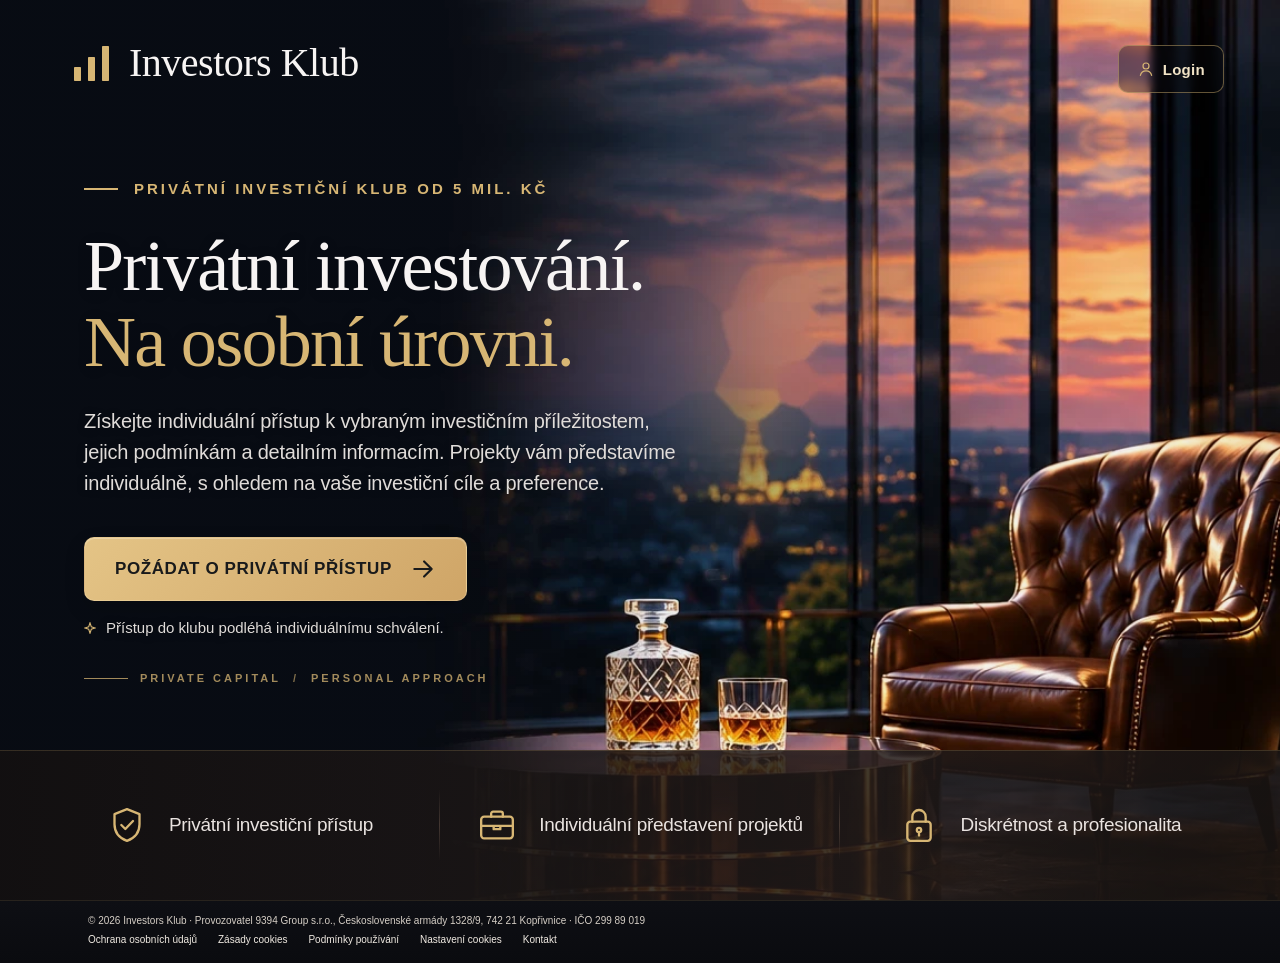
==== commit 71034b45: "Spodní lišta patičky: písmo 10 px Co-Authored-By: Claude Opus 5.5 <noreply@anthropic.com>" ====
--- a/index.html
+++ b/index.html
@@ -7,7 +7,7 @@
   <meta name="description" content="Investors Klub — privátní investiční klub od 5 mil. Kč. Individuální přístup k vybraným investičním příležitostem.">
   <meta name="theme-color" content="#0c0d12">
   <title>Investors Klub — Privátní investiční klub od 5 mil. Kč</title>
-  <link rel="stylesheet" href="styles.css?v=20261118o">
+  <link rel="stylesheet" href="styles.css?v=20261118q">
   <script src="crm.js?v=1" defer></script>
   <script src="script.js?v=20261118p" defer></script>
 </head>
--- a/styles.css
+++ b/styles.css
@@ -635,3 +635,8 @@
 .f-legal { gap: 5px 19px; margin-top: 1px; }
 .f-legal a, .f-legal button { font-size: 8.8px; }
 @media (max-width: 540px) { .f-bottom, .f-legal a, .f-legal button { font-size: 8.8px; } .f-legal { gap: 5px 13px; } }
+/* Spodní lišta patičky: písmo 10 px */
+.f-bottom { gap: 6px; padding-top: 14px; padding-bottom: 18px; font-size: 10px; }
+.f-legal { gap: 6px 21px; margin-top: 2px; }
+.f-legal a, .f-legal button { font-size: 10px; }
+@media (max-width: 540px) { .f-bottom, .f-legal a, .f-legal button { font-size: 10px; } .f-legal { gap: 6px 14px; } }
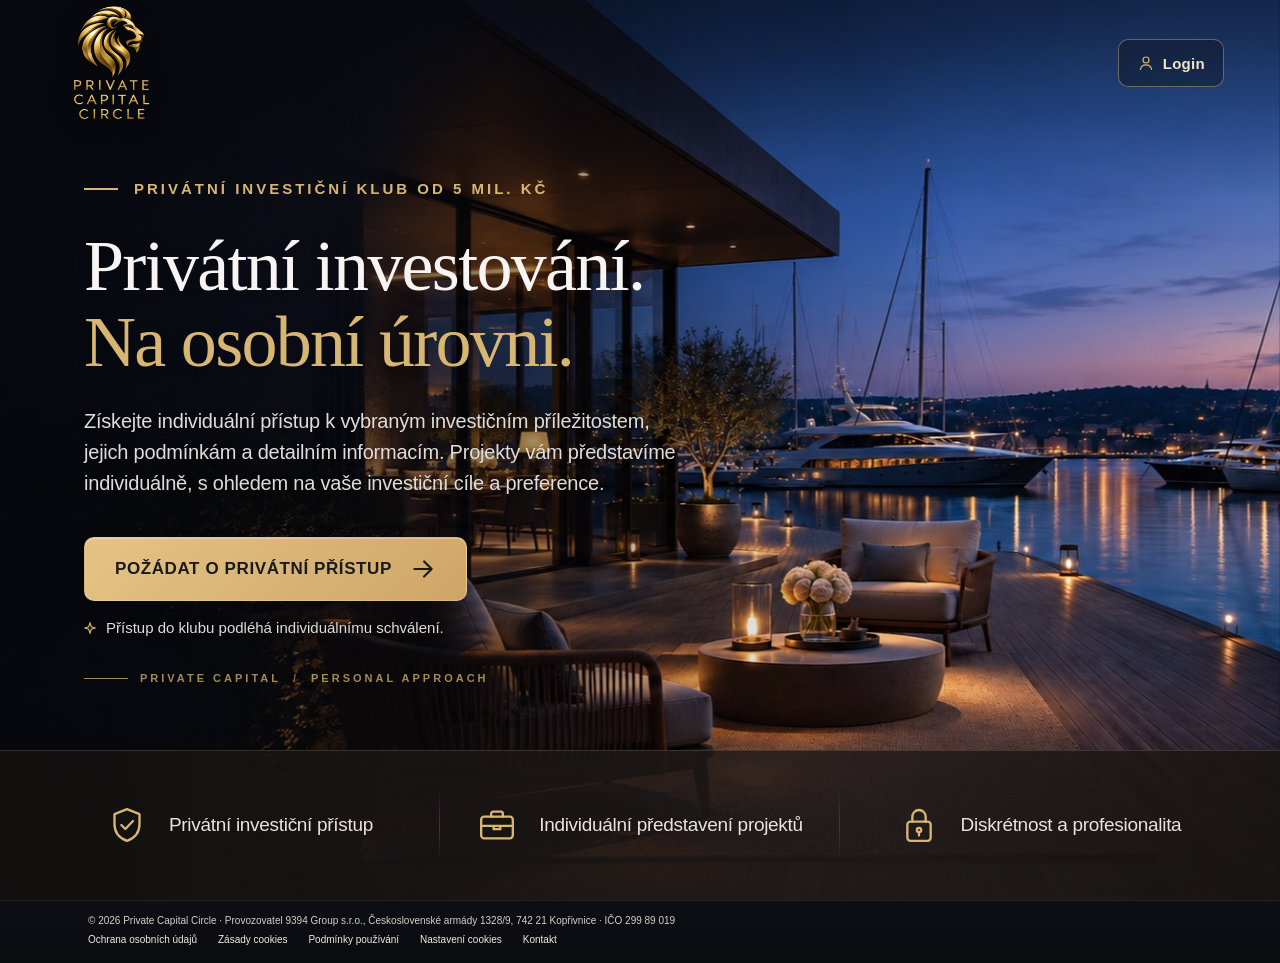
==== commit 387357ee: "Private Capital Circle: nový název a celé logo se zlatým lvem; v úvodu se střídá 7 fotek (rozostřené" ====
--- a/index.html
+++ b/index.html
@@ -4,25 +4,31 @@
   <meta charset="utf-8">
   <meta name="viewport" content="width=device-width, initial-scale=1">
   <meta name="color-scheme" content="dark">
-  <meta name="description" content="Investors Klub — privátní investiční klub od 5 mil. Kč. Individuální přístup k vybraným investičním příležitostem.">
+  <meta name="description" content="Private Capital Circle — privátní investiční klub od 5 mil. Kč. Individuální přístup k vybraným investičním příležitostem.">
   <meta name="theme-color" content="#0c0d12">
-  <title>Investors Klub — Privátní investiční klub od 5 mil. Kč</title>
-  <link rel="stylesheet" href="styles.css?v=20261118q">
-  <script src="crm.js?v=1" defer></script>
-  <script src="script.js?v=20261118p" defer></script>
+  <title>Private Capital Circle — Privátní investiční klub od 5 mil. Kč</title>
+  <link rel="stylesheet" href="styles.css?v=20261123h">
+  <script src="crm.js?v=2" defer></script>
+  <script src="script.js?v=20261123g" defer></script>
+  <link rel="icon" href="assets/logo/lev.png" type="image/png">
 </head>
 <body class="access-locked">
   <a class="skip-link" href="#hero">Přejít k obsahu</a>
   <div class="site-wrap">
     <div class="hero-shell">
+      <div class="hero-slides" aria-hidden="true">
+        <div class="slide is-active" style="background-image:url(assets/hero/01-jachta-v2.jpg)"></div>
+        <div class="slide" style="background-image:url(assets/hero/02-loft.jpg)"></div>
+        <div class="slide" style="background-image:url(assets/hero/03-knihovna.jpg)"></div>
+        <div class="slide" style="background-image:url(assets/hero/04-vila-bazen.jpg)"></div>
+        <div class="slide" style="background-image:url(assets/hero/05-zasedacka-v2.jpg)"></div>
+        <div class="slide" style="background-image:url(assets/hero/06-schodiste.jpg)"></div>
+        <div class="slide" style="background-image:url(assets/hero/07-galerie.jpg)"></div>
+        <div class="hero-sheen"></div>
+      </div>
       <header class="site-header">
-        <a class="brand" href="index.html" aria-label="Investors Klub — úvodní stránka">
-          <svg class="brand-mark" viewBox="0 0 44 44" fill="none" aria-hidden="true">
-            <rect x="4" y="26" width="7" height="14" rx="0.7" fill="currentColor" />
-            <rect x="18" y="16" width="7" height="24" rx="0.7" fill="currentColor" />
-            <rect x="32" y="5" width="7" height="35" rx="0.7" fill="currentColor" />
-          </svg>
-          <span class="brand-wordmark">Investors Klub</span>
+        <a class="brand" href="index.html" aria-label="Private Capital Circle — úvodní stránka">
+          <img class="brand-logo" src="assets/logo/pcc.png" width="311" height="440" alt="Private Capital Circle">
         </a>
 
         <button class="menu-toggle" id="menu-toggle" type="button" aria-label="Otevřít navigaci" aria-controls="main-nav" aria-expanded="false">
@@ -63,7 +69,7 @@
       </main>
     </div>
 
-    <section id="features" class="features" aria-label="Výhody členství v Investors Klub">
+    <section id="features" class="features" aria-label="Výhody členství v Private Capital Circle">
       <div class="features-grid features-3">
         <article class="feature">
           <svg class="feature-icon" viewBox="0 0 24 24" aria-hidden="true" fill="none" stroke="currentColor" stroke-width="1.4" stroke-linecap="round" stroke-linejoin="round"><path d="M12 2.5 4.5 5.5v6c0 4.9 3.2 8.4 7.5 10 4.3-1.6 7.5-5.1 7.5-10v-6z"/><path d="m8.6 12 2.4 2.4 4.6-4.8"/></svg>
@@ -159,7 +165,7 @@
     </section>
     <footer class="site-footer f-footer">
       <div class="f-bottom">
-        <span>© 2026 Investors Klub · Provozovatel 9394 Group s.r.o., Československé armády 1328/9, 742 21 Kopřivnice · IČO 299 89 019</span>
+        <span>© 2026 Private Capital Circle · Provozovatel 9394 Group s.r.o., Československé armády 1328/9, 742 21 Kopřivnice · IČO 299 89 019</span>
         <nav class="f-legal" aria-label="Právní informace"><a href="zasady-ochrany-osobnich-udaju.html">Ochrana osobních údajů</a><a href="zasady-cookies.html">Zásady cookies</a><a href="podminky-pouzivani.html">Podmínky používání</a><a href="zasady-cookies.html#nastaveni">Nastavení cookies</a><a href="kontakt.html">Kontakt</a></nav>
       </div>
     </footer>
@@ -171,7 +177,7 @@
       <button class="dialog-close" id="dialog-close" type="button" aria-label="Zavřít okno">
         <svg viewBox="0 0 24 24" width="25" height="25" fill="none" stroke="currentColor" stroke-width="1.7" stroke-linecap="round" aria-hidden="true"><path d="M5 5l14 14M19 5L5 19"/></svg>
       </button>
-      <p class="dialog-eyebrow">Investors Klub</p>
+      <p class="dialog-eyebrow">Private Capital Circle</p>
       <div id="dialog-content"></div>
     </section>
   </div>
--- a/styles.css
+++ b/styles.css
@@ -640,3 +640,72 @@
 .f-legal { gap: 6px 21px; margin-top: 2px; }
 .f-legal a, .f-legal button { font-size: 10px; }
 @media (max-width: 540px) { .f-bottom, .f-legal a, .f-legal button { font-size: 10px; } .f-legal { gap: 6px 14px; } }
+
+/* ===== Úvod: střídání fotek na pozadí (prolnutí + pomalé přiblížení) ===== */
+.hero-shell { background: #0c0d12 !important; }
+.hero-slides { position: absolute; inset: 0; z-index: 0; overflow: hidden; pointer-events: none; }
+.hero-slides .slide { position: absolute; inset: 0; background-size: cover; background-position: 70% center; background-repeat: no-repeat; opacity: 0; transform: scale(1.08); transition: opacity 2.4s cubic-bezier(.4,0,.2,1); will-change: opacity, transform; }
+.hero-slides .slide.is-active { opacity: 1; z-index: 2; animation: ik-kenburns 9.5s cubic-bezier(.25,.1,.25,1) both; }
+.hero-slides .slide.was-active { opacity: 0; z-index: 1; transform: scale(1); }
+@keyframes ik-kenburns { from { transform: scale(1.08) translate3d(.6%, 0, 0); } to { transform: scale(1) translate3d(0, 0, 0); } }
+/* jemné ztmavení vlevo pod textem a nahoře pod hlavičkou */
+.hero-slides::after { content: ""; position: absolute; inset: 0; z-index: 3; background: linear-gradient(90deg, rgba(8,9,13,.78) 0%, rgba(8,9,13,.55) 32%, rgba(8,9,13,.12) 58%, rgba(8,9,13,0) 75%), linear-gradient(180deg, rgba(8,9,13,.45) 0%, rgba(8,9,13,0) 22%); }
+header.site-header, .hero-shell > main { position: relative; z-index: 4; }
+body.is-member .hero-slides { display: none; }
+@media (prefers-reduced-motion: reduce) { .hero-slides .slide { transition: none; } .hero-slides .slide.is-active { animation: none; transform: none; } }
+@media (max-width: 820px) {
+  .hero-slides { inset: 0 0 auto 0; height: clamp(300px, 78vw, 520px); }
+  .hero-slides .slide { background-position: 72% center; }
+  .hero-shell::before { position: relative; z-index: 3; background: linear-gradient(180deg, rgba(6,7,11,.72) 0%, rgba(6,7,11,0) 28%, rgba(6,7,11,0) 62%, var(--bg) 100%) !important; }
+  .hero-slides::after { background: none; }
+  header.site-header { z-index: 5; }
+}
+@media (max-width: 820px) { body:not(.q-page):not(.is-member) header.site-header { position: absolute; top: 0; left: 0; right: 0; } }
+
+/* Nové logo: zlatý lev */
+.brand-lion { width: auto !important; height: 54px !important; object-fit: contain; filter: drop-shadow(0 2px 6px rgba(0,0,0,.45)); }
+@media (max-width: 1120px) { .brand-lion { height: 46px !important; } }
+@media (max-width: 820px) { .brand-lion { height: 42px !important; } }
+@media (max-width: 540px) { .brand-lion { height: 36px !important; } }
+
+/* Celé logo Private Capital Circle v hlavičce */
+.brand-logo { display: block; height: 100px; width: auto; filter: drop-shadow(0 3px 10px rgba(0,0,0,.5)); }
+header.site-header { align-items: center; padding-top: 0; padding-bottom: 0; }
+header.site-header .brand { align-self: center; }
+header.site-header .header-actions { align-self: center; }
+@media (min-width: 821px) and (max-height: 860px) { header.site-header { padding-top: 0; } .brand-logo { height: 84px; } }
+@media (min-width: 821px) and (max-height: 720px) { .brand-logo { height: 70px; } }
+@media (max-width: 1120px) { .brand-logo { height: 88px; } }
+@media (max-width: 820px) { .brand-logo { height: 64px; } }
+@media (max-width: 540px) { .brand-logo { height: 58px; } }
+.brand-logo { height: 118px; }
+@media (min-width: 821px) and (max-height: 860px) { .brand-logo { height: 96px; } }
+@media (min-width: 821px) and (max-height: 720px) { .brand-logo { height: 80px; } }
+@media (max-width: 1120px) and (min-width: 821px) { .brand-logo { height: 96px; } }
+@media (max-width: 820px) { .brand-logo { height: 66px; } }
+@media (max-width: 540px) { .brand-logo { height: 60px; } }
+body.q-page header.site-header { height: 132px; }
+@media (max-width: 820px) { body.q-page header.site-header { height: 84px; } }
+
+/* ===== Luxusnější přechod fotek: rozostřené prolnutí + zlatý odlesk + různý pohyb kamery ===== */
+.hero-slides .slide { opacity: 0; filter: blur(14px) brightness(.55) saturate(.9); transform: scale(1.12); transition: opacity 3.2s cubic-bezier(.45,0,.2,1), filter 3.2s cubic-bezier(.45,0,.2,1); animation: ik-kb-1 12s cubic-bezier(.22,.6,.25,1) both paused; }
+.hero-slides .slide.is-active { opacity: 1; filter: none; z-index: 2; animation-play-state: running; }
+.hero-slides .slide.was-active { opacity: 0; filter: blur(10px) brightness(1.25) saturate(1.1); z-index: 1; animation-play-state: paused; transition-duration: 3.2s; }
+.hero-slides .slide:nth-child(7n+2) { animation-name: ik-kb-2; }
+.hero-slides .slide:nth-child(7n+3) { animation-name: ik-kb-3; }
+.hero-slides .slide:nth-child(7n+4) { animation-name: ik-kb-4; }
+.hero-slides .slide:nth-child(7n+5) { animation-name: ik-kb-2; }
+.hero-slides .slide:nth-child(7n+6) { animation-name: ik-kb-3; }
+.hero-slides .slide:nth-child(7n+7) { animation-name: ik-kb-4; }
+@keyframes ik-kb-1 { from { transform: scale(1.12) translate3d(1.2%, .6%, 0); } to { transform: scale(1.01) translate3d(0, 0, 0); } }
+@keyframes ik-kb-2 { from { transform: scale(1.02) translate3d(-1%, 0, 0); } to { transform: scale(1.12) translate3d(1%, -.6%, 0); } }
+@keyframes ik-kb-3 { from { transform: scale(1.1) translate3d(-1.4%, .4%, 0); } to { transform: scale(1.02) translate3d(.8%, 0, 0); } }
+@keyframes ik-kb-4 { from { transform: scale(1.04) translate3d(0, 1%, 0); } to { transform: scale(1.13) translate3d(-.8%, -.4%, 0); } }
+/* zlatý světelný odlesk, který při změně fotky přejede po obraze */
+.hero-sheen { position: absolute; inset: -10% -30%; z-index: 3; pointer-events: none; opacity: 0; background: linear-gradient(105deg, rgba(215,182,116,0) 35%, rgba(240,212,150,.16) 46%, rgba(255,240,210,.28) 50%, rgba(240,212,150,.16) 54%, rgba(215,182,116,0) 65%); transform: translateX(-60%); mix-blend-mode: screen; }
+.hero-sheen.run { animation: ik-sheen 3.4s cubic-bezier(.45,0,.2,1) both; }
+@keyframes ik-sheen { 0% { opacity: 0; transform: translateX(-60%); } 25% { opacity: 1; } 75% { opacity: 1; } 100% { opacity: 0; transform: translateX(60%); } }
+.hero-slides::after { z-index: 4; }
+@media (prefers-reduced-motion: reduce) { .hero-slides .slide { filter: none; animation: none; transform: none; } .hero-sheen { display: none; } }
+/* Bez pohybu kamery: fotky stojí, zůstává jen rozostřené prolnutí a zlatý odlesk */
+.hero-slides .slide, .hero-slides .slide.is-active, .hero-slides .slide.was-active { animation: none !important; transform: none !important; }
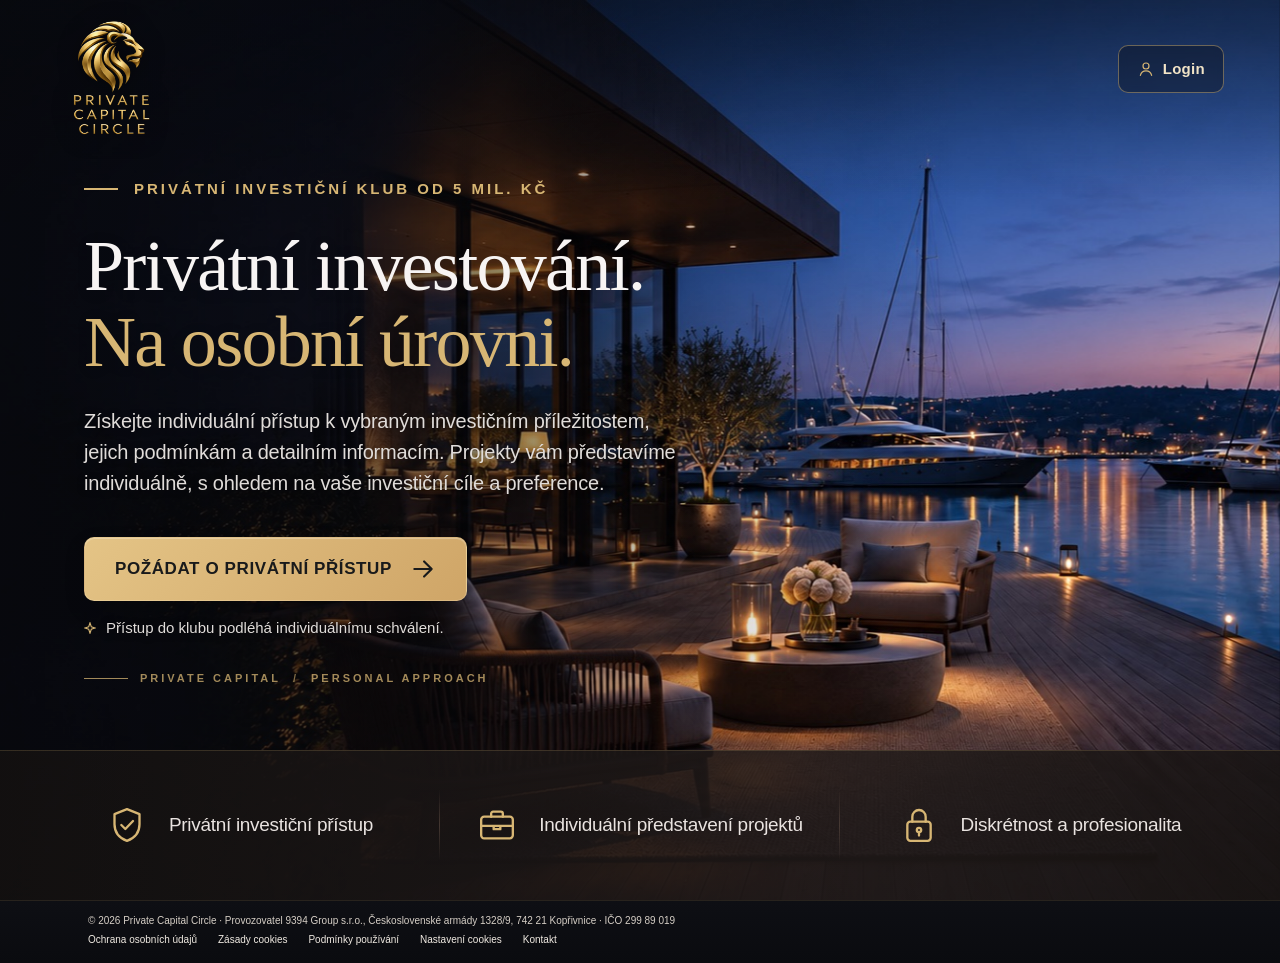
==== commit 49e85cc4: "Logo odsazené od horního okraje o cca 0,5 cm Co-Authored-By: Claude Opus 5.5 <noreply@anthropic.com>" ====
--- a/index.html
+++ b/index.html
@@ -7,7 +7,7 @@
   <meta name="description" content="Private Capital Circle — privátní investiční klub od 5 mil. Kč. Individuální přístup k vybraným investičním příležitostem.">
   <meta name="theme-color" content="#0c0d12">
   <title>Private Capital Circle — Privátní investiční klub od 5 mil. Kč</title>
-  <link rel="stylesheet" href="styles.css?v=20261123h">
+  <link rel="stylesheet" href="styles.css?v=20261124a">
   <script src="crm.js?v=2" defer></script>
   <script src="script.js?v=20261123g" defer></script>
   <link rel="icon" href="assets/logo/lev.png" type="image/png">
--- a/styles.css
+++ b/styles.css
@@ -709,3 +709,6 @@
 @media (prefers-reduced-motion: reduce) { .hero-slides .slide { filter: none; animation: none; transform: none; } .hero-sheen { display: none; } }
 /* Bez pohybu kamery: fotky stojí, zůstává jen rozostřené prolnutí a zlatý odlesk */
 .hero-slides .slide, .hero-slides .slide.is-active, .hero-slides .slide.was-active { animation: none !important; transform: none !important; }
+/* Logo odsazené od horního okraje o cca 0,5 cm */
+header.site-header .brand { align-self: flex-start; margin-top: 19px; }
+@media (max-width: 820px) { header.site-header .brand { margin-top: 12px; } }
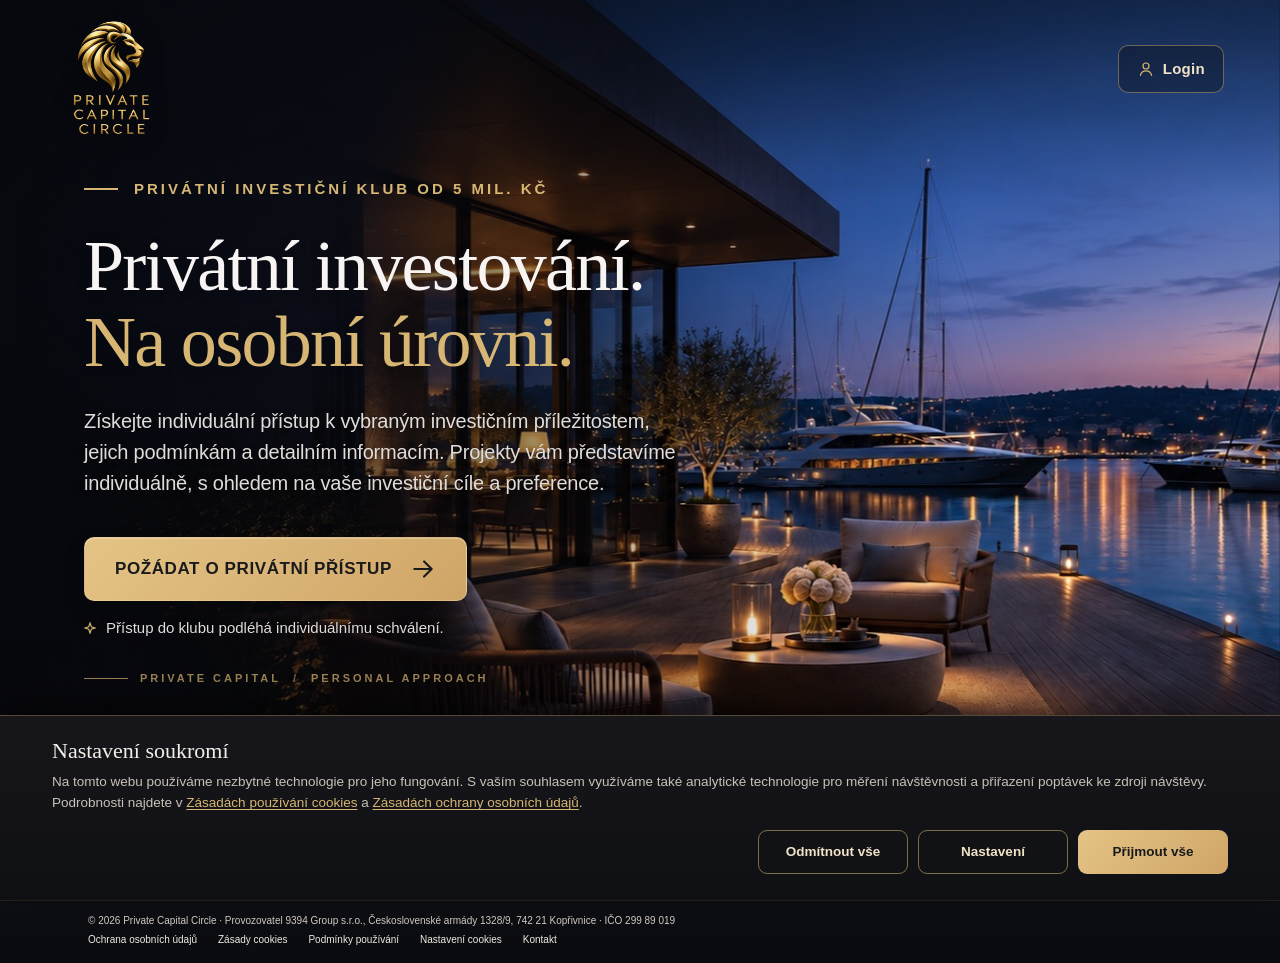
==== commit 33353c0b: "Právní stránky: e-mail info@privatecapitalcircle.cz a web privatecapitalcircle.cz; zásady cookies př" ====
--- a/index.html
+++ b/index.html
@@ -7,10 +7,11 @@
   <meta name="description" content="Private Capital Circle — privátní investiční klub od 5 mil. Kč. Individuální přístup k vybraným investičním příležitostem.">
   <meta name="theme-color" content="#0c0d12">
   <title>Private Capital Circle — Privátní investiční klub od 5 mil. Kč</title>
-  <link rel="stylesheet" href="styles.css?v=20261124a">
-  <script src="crm.js?v=2" defer></script>
+  <link rel="stylesheet" href="styles.css?v=20261124c">
+  <script src="crm.js?v=3" defer></script>
   <script src="script.js?v=20261123g" defer></script>
   <link rel="icon" href="assets/logo/lev.png" type="image/png">
+  <script src="cookies.js?v=2" defer></script>
 </head>
 <body class="access-locked">
   <a class="skip-link" href="#hero">Přejít k obsahu</a>
@@ -166,7 +167,7 @@
     <footer class="site-footer f-footer">
       <div class="f-bottom">
         <span>© 2026 Private Capital Circle · Provozovatel 9394 Group s.r.o., Československé armády 1328/9, 742 21 Kopřivnice · IČO 299 89 019</span>
-        <nav class="f-legal" aria-label="Právní informace"><a href="zasady-ochrany-osobnich-udaju.html">Ochrana osobních údajů</a><a href="zasady-cookies.html">Zásady cookies</a><a href="podminky-pouzivani.html">Podmínky používání</a><a href="zasady-cookies.html#nastaveni">Nastavení cookies</a><a href="kontakt.html">Kontakt</a></nav>
+        <nav class="f-legal" aria-label="Právní informace"><a href="zasady-ochrany-osobnich-udaju.html">Ochrana osobních údajů</a><a href="zasady-cookies.html">Zásady cookies</a><a href="podminky-pouzivani.html">Podmínky používání</a><button type="button" data-open-cookies>Nastavení cookies</button><a href="kontakt.html">Kontakt</a></nav>
       </div>
     </footer>
   </div>
--- a/styles.css
+++ b/styles.css
@@ -712,3 +712,47 @@
 /* Logo odsazené od horního okraje o cca 0,5 cm */
 header.site-header .brand { align-self: flex-start; margin-top: 19px; }
 @media (max-width: 820px) { header.site-header .brand { margin-top: 12px; } }
+
+/* ===== Lišta souhlasu s cookies (Nastavení soukromí) – tmavá se zlatou ===== */
+.ck-bar { position: fixed; left: 0; right: 0; bottom: 0; z-index: 120; background: linear-gradient(180deg, #17171b, #0f1014); border-top: 1px solid rgba(215,182,116,.35); box-shadow: 0 -14px 40px rgba(0,0,0,.55); color: #e9e3dc; transform: translateY(100%); transition: transform .25s ease; font-family: var(--font-sans); }
+.ck-bar[hidden] { display: none; }
+.ck-bar.is-open { transform: none; }
+.ck-inner { position: relative; max-width: 1240px; margin: 0 auto; padding: 22px 32px 26px; max-height: 85vh; overflow: auto; }
+.ck-bar h2 { margin: 0 0 6px; font: 400 22px/1.2 var(--font-serif); color: #f4efe9; }
+.ck-l1 p { margin: 0; font-size: 13.5px; line-height: 1.6; color: #c9c1b7; }
+.ck-bar a { color: var(--accent); text-decoration: underline; text-underline-offset: 2px; }
+.ck-l2 { margin-top: 16px; padding-top: 16px; border-top: 1px solid rgba(255,255,255,.08); }
+.ck-grid { display: grid; grid-template-columns: repeat(3, minmax(0, 1fr)); gap: 14px; }
+.ck-cat { padding: 14px; border: 1px solid rgba(215,182,116,.2); border-radius: 12px; background: rgba(255,255,255,.03); }
+.ck-cat-head { display: flex; gap: 12px; align-items: flex-start; }
+.ck-cat b { display: block; font-size: 13.5px; color: #f4efe9; }
+.ck-cat small { display: block; margin-top: 3px; font-size: 12.5px; color: #a99f95; line-height: 1.45; }
+.ck-always { flex: none; padding: 4px 8px; border-radius: 20px; background: rgba(215,182,116,.15); color: var(--accent); font: 600 11px/1.3 var(--font-sans); white-space: nowrap; }
+.ck-switch { position: relative; flex: none; width: 38px; height: 22px; margin-top: 1px; cursor: pointer; }
+.ck-switch input { position: absolute; opacity: 0; width: 100%; height: 100%; margin: 0; cursor: pointer; }
+.ck-switch i { position: absolute; inset: 0; border-radius: 22px; background: #4a4640; transition: background .2s; }
+.ck-switch i::after { content: ""; position: absolute; top: 3px; left: 3px; width: 16px; height: 16px; border-radius: 50%; background: #f4efe9; box-shadow: 0 1px 3px rgba(0,0,0,.4); transition: transform .2s; }
+.ck-switch input:checked + i { background: linear-gradient(135deg, var(--cta-start), var(--cta-end)); }
+.ck-switch input:checked + i::after { transform: translateX(16px); }
+.ck-switch input:focus-visible + i { outline: 2px solid var(--accent); outline-offset: 2px; }
+.ck-details { margin-top: 10px; font-size: 12.5px; }
+.ck-details summary { cursor: pointer; color: var(--accent); font-weight: 600; }
+.ck-tech { width: 100%; margin-top: 8px; border-collapse: collapse; font-size: 12px; }
+.ck-tech th, .ck-tech td { padding: 6px; border-bottom: 1px solid rgba(255,255,255,.08); text-align: left; vertical-align: top; color: #d9d3cd; }
+.ck-tech th { color: var(--accent); font-weight: 600; }
+.ck-none { margin: 8px 0 0; color: #a99f95; font-size: 12.5px; }
+.ck-docs { margin: 12px 0 0; font-size: 12.5px; color: #a99f95; }
+.ck-actions { display: flex; justify-content: flex-end; gap: 10px; margin-top: 16px; }
+.ck-btn { min-width: 150px; height: 44px; padding: 0 18px; border-radius: 9px; border: 1px solid rgba(215,182,116,.55); background: transparent; color: #f1e3c6; font: 600 13.5px/1 var(--font-sans); cursor: pointer; transition: background .2s, color .2s; }
+.ck-btn:hover { background: rgba(215,182,116,.12); }
+.ck-btn-gold { border: 0; background: linear-gradient(135deg, var(--cta-start), var(--cta-end)); color: var(--cta-text); }
+.ck-btn-gold:hover { filter: brightness(1.07); background: linear-gradient(135deg, var(--cta-start), var(--cta-end)); }
+.ck-handle { position: absolute; left: 50%; bottom: 8px; width: 40px; height: 6px; margin-left: -20px; padding: 0; border: 0; border-radius: 4px; background: #4a4640; cursor: pointer; }
+.ck-tab { position: fixed; left: 18px; bottom: 0; z-index: 110; display: inline-flex; align-items: center; gap: 7px; height: 34px; padding: 0 14px; border: 1px solid rgba(215,182,116,.35); border-bottom: 0; border-radius: 10px 10px 0 0; background: #141418; color: #f1e3c6; font: 600 12.5px/1 var(--font-sans); box-shadow: 0 -4px 14px rgba(0,0,0,.4); cursor: pointer; }
+.ck-tab[hidden] { display: none; }
+.ck-tab svg { width: 17px; height: 17px; fill: none; stroke: var(--accent); stroke-width: 1.7; stroke-linecap: round; stroke-linejoin: round; }
+.ck-tab:hover { color: var(--accent); }
+.legal [data-ck-inventory] h3, .legal h3 { margin: 22px 0 8px; font: 400 18px/1.3 var(--font-serif); color: #f4efe9; }
+.legal ul { padding-left: 20px; }
+@media (max-width: 900px) { .ck-grid { grid-template-columns: 1fr; } }
+@media (max-width: 700px) { .ck-inner { padding: 16px 16px 24px; } .ck-actions { flex-direction: column; } .ck-btn { width: 100%; } .ck-tech { font-size: 11.5px; } }
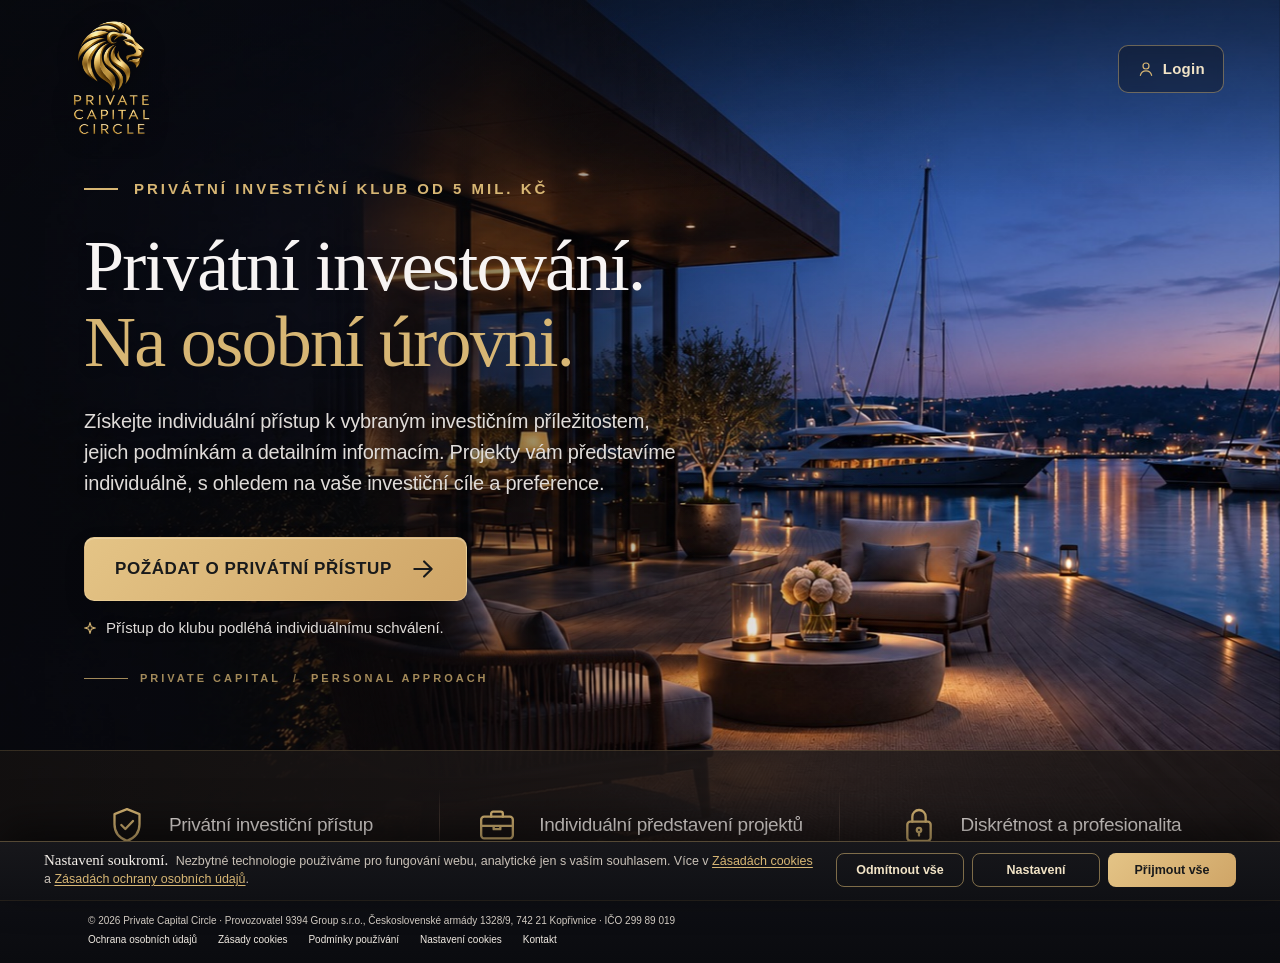
==== commit 5e112c97: "Cookie lišta zmenšená zhruba o polovinu (text a tlačítka v jednom řádku, stejně velká tlačítka) Co-A" ====
--- a/index.html
+++ b/index.html
@@ -7,11 +7,11 @@
   <meta name="description" content="Private Capital Circle — privátní investiční klub od 5 mil. Kč. Individuální přístup k vybraným investičním příležitostem.">
   <meta name="theme-color" content="#0c0d12">
   <title>Private Capital Circle — Privátní investiční klub od 5 mil. Kč</title>
-  <link rel="stylesheet" href="styles.css?v=20261124c">
+  <link rel="stylesheet" href="styles.css?v=20261124e">
   <script src="crm.js?v=3" defer></script>
   <script src="script.js?v=20261123g" defer></script>
   <link rel="icon" href="assets/logo/lev.png" type="image/png">
-  <script src="cookies.js?v=2" defer></script>
+  <script src="cookies.js?v=3" defer></script>
 </head>
 <body class="access-locked">
   <a class="skip-link" href="#hero">Přejít k obsahu</a>
--- a/styles.css
+++ b/styles.css
@@ -756,3 +756,23 @@
 .legal ul { padding-left: 20px; }
 @media (max-width: 900px) { .ck-grid { grid-template-columns: 1fr; } }
 @media (max-width: 700px) { .ck-inner { padding: 16px 16px 24px; } .ck-actions { flex-direction: column; } .ck-btn { width: 100%; } .ck-tech { font-size: 11.5px; } }
+
+/* Cookie lišta zmenšená zhruba o polovinu: na PC text a tlačítka v jednom řádku */
+.ck-inner { display: flex; flex-wrap: wrap; align-items: center; gap: 10px 20px; padding: 10px 24px 12px; }
+.ck-l1 { flex: 1 1 420px; min-width: 0; }
+.ck-l1 p { font-size: 12.5px; line-height: 1.45; }
+.ck-l1 b { font: 400 15px/1 var(--font-serif); color: #f4efe9; margin-right: 4px; }
+.ck-l2 { flex: 1 1 100%; order: 2; margin-top: 4px; padding-top: 10px; }
+.ck-actions { order: 3; flex: none; margin-top: 0; gap: 8px; }
+.ck-l1 + .ck-l2[hidden] + .ck-actions { order: 1; }
+.ck-btn { min-width: 112px; height: 34px; padding: 0 14px; font-size: 12.5px; border-radius: 8px; }
+.ck-cat { padding: 10px 12px; }
+.ck-handle { bottom: 4px; height: 4px; }
+@media (max-width: 700px) {
+  .ck-inner { padding: 10px 14px 12px; gap: 8px; }
+  .ck-l1 { flex-basis: 100%; }
+  .ck-l1 p { font-size: 12px; }
+  .ck-actions { flex-direction: row; width: 100%; }
+  .ck-btn { flex: 1 1 0; width: auto; min-width: 0; height: 36px; padding: 0 8px; font-size: 12px; }
+}
+@media (min-width: 701px) { .ck-actions .ck-btn { width: 128px; min-width: 0; padding: 0 8px; } }
